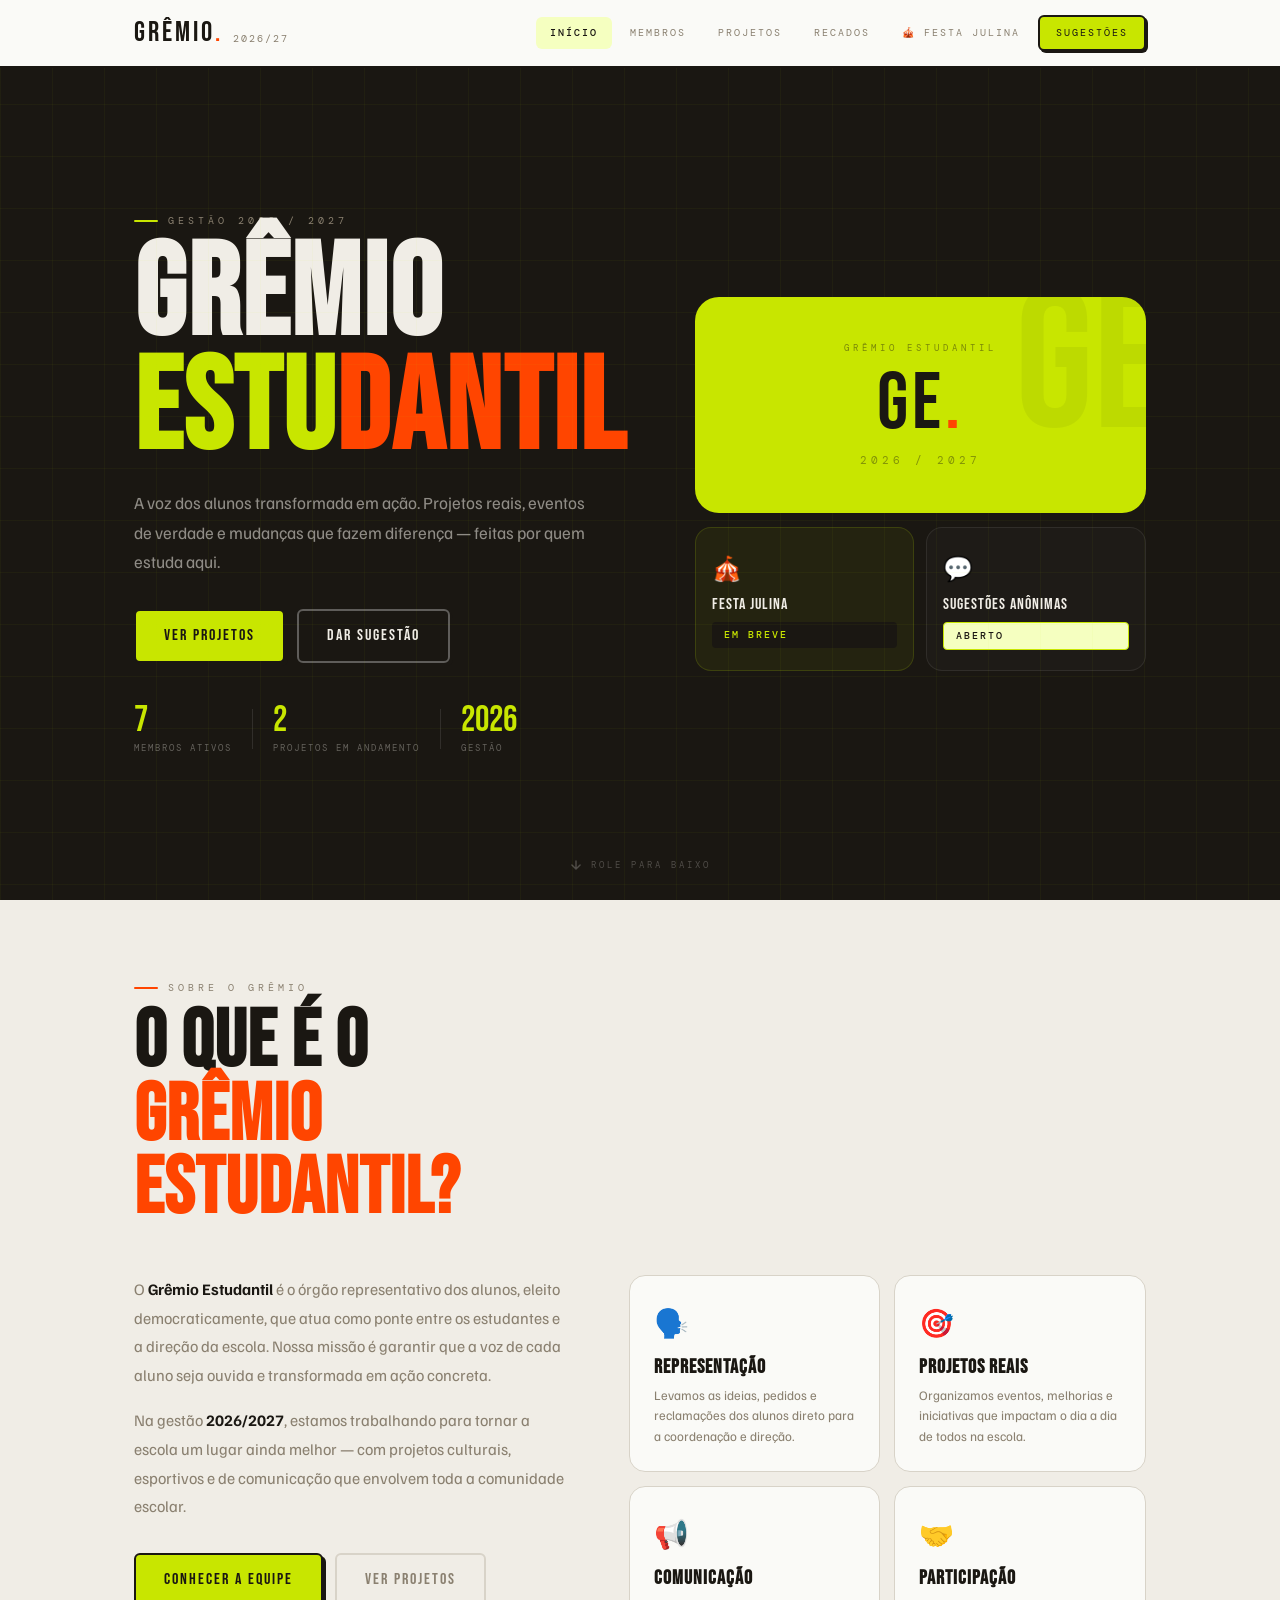
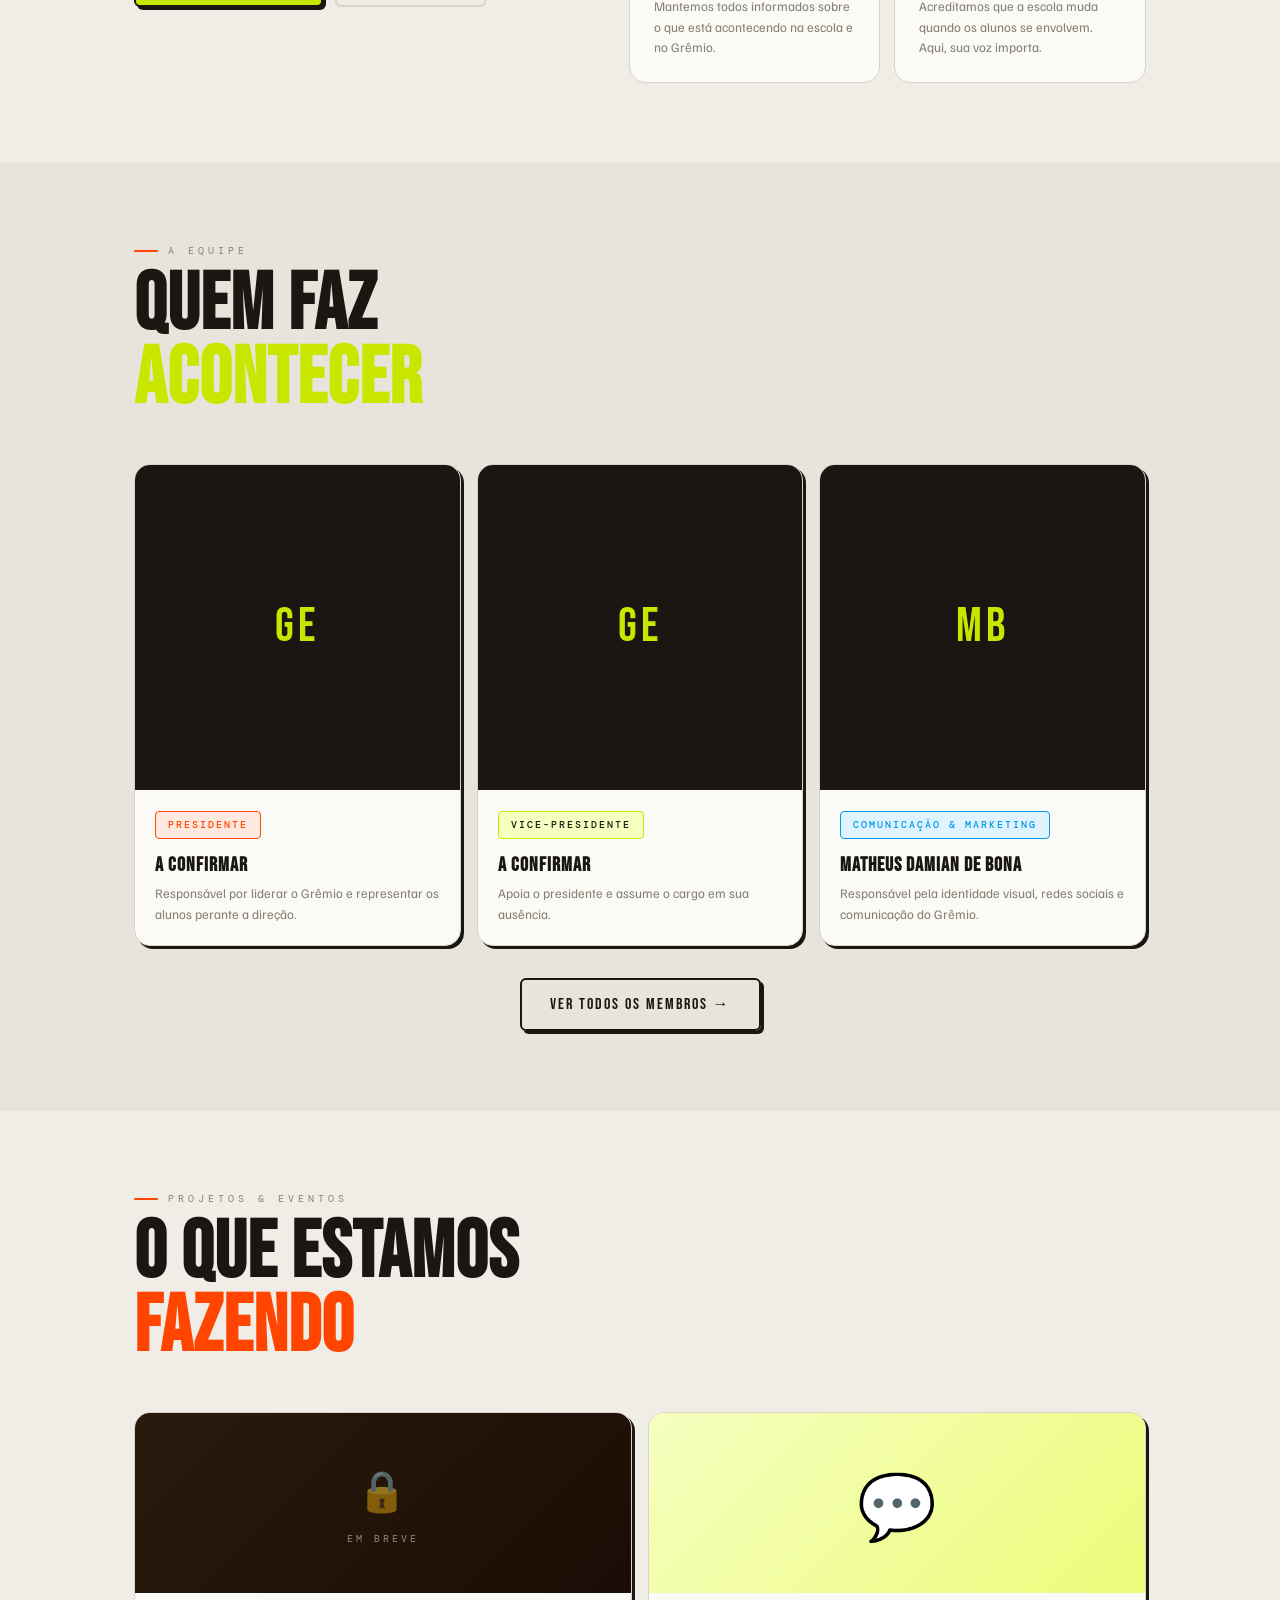
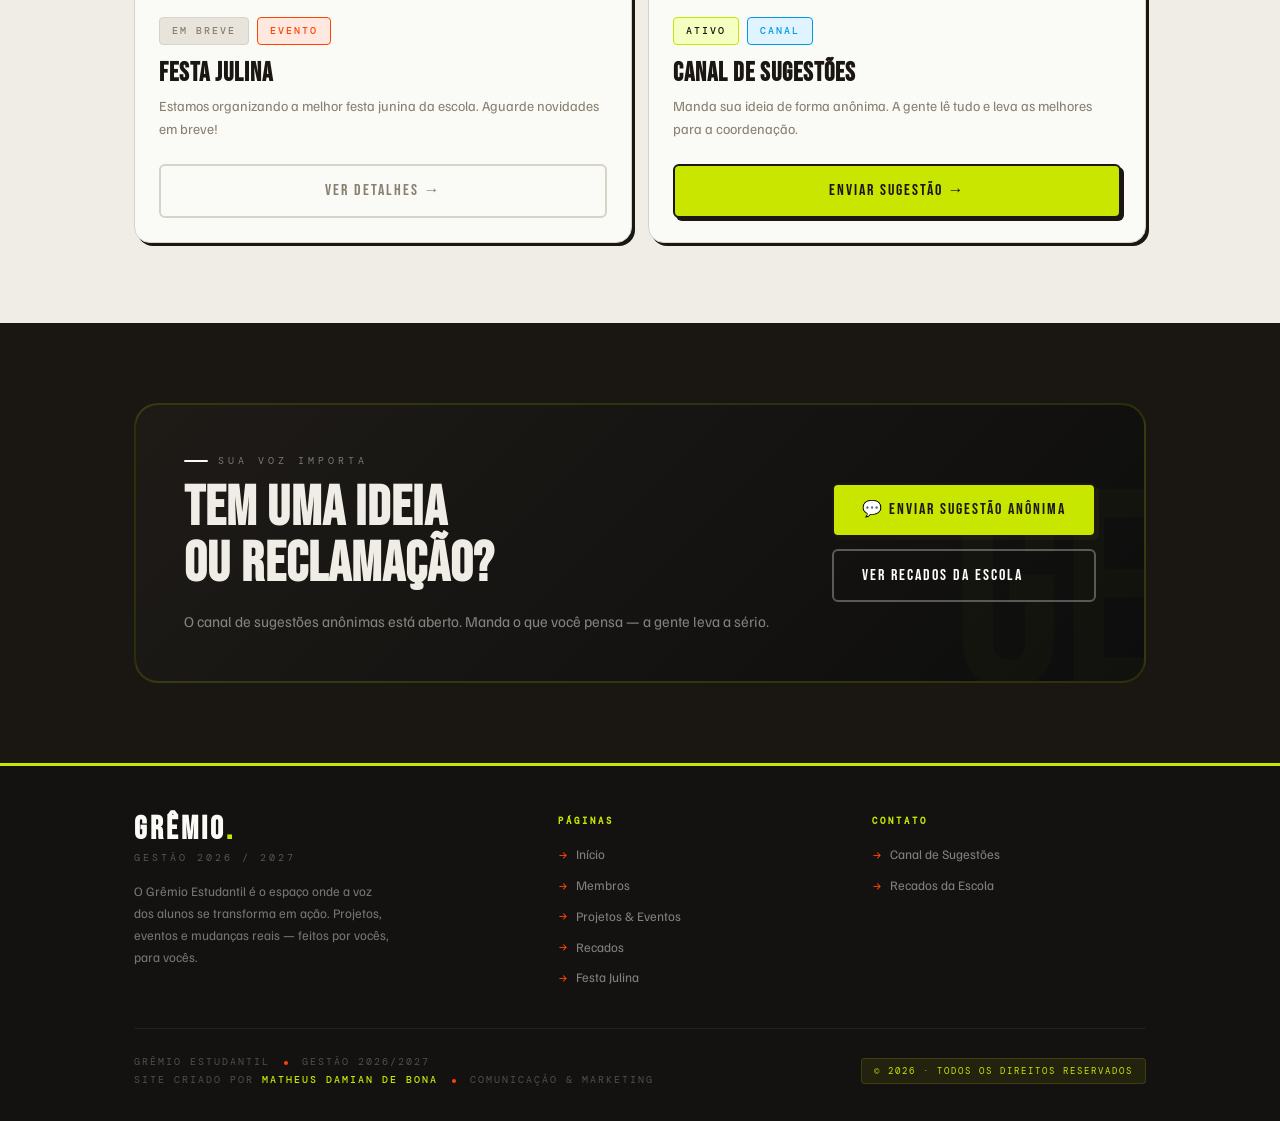
==== index.html @ 8e5d4908 "Add files via upload" ====
<!DOCTYPE html>
<html lang="pt-BR">
<head>
  <meta charset="UTF-8" />
  <meta name="viewport" content="width=device-width, initial-scale=1.0" />
  <meta name="description" content="Grêmio Estudantil — Gestão 2026/2027. A voz dos alunos em ação." />
  <title>Grêmio Estudantil · 2026/2027</title>
  <link rel="stylesheet" href="css/style.css" />
  <link rel="stylesheet" href="css/index.css" />
</head>
<body>

<div id="page-progress"></div>
<div id="navbar"></div>

<!-- ══ HERO ══ -->
<section class="hero" id="home">
  <div class="hero-bg-grid"></div>
  <div class="container">
    <div class="hero-inner">
      <div class="hero-left rv">
        <div class="eyebrow volt">Gestão 2026 / 2027</div>
        <h1 class="hero-title">
          GRÊMIO<br>
          <span class="volt">ESTU</span><span class="fire">DANTIL</span>
        </h1>
        <p class="hero-sub">
          A voz dos alunos transformada em ação. Projetos reais, eventos de verdade e mudanças que fazem diferença — feitas por quem estuda aqui.
        </p>
        <div class="hero-actions">
          <a href="pages/projetos.html" class="btn btn-volt">Ver Projetos</a>
          <a href="pages/sugestoes.html" class="btn btn-outline">Dar Sugestão</a>
        </div>
        <div class="hero-stats">
          <div class="stat-item">
            <span class="stat-num">7</span>
            <span class="stat-label">Membros ativos</span>
          </div>
          <div class="stat-divider"></div>
          <div class="stat-item">
            <span class="stat-num">2</span>
            <span class="stat-label">Projetos em andamento</span>
          </div>
          <div class="stat-divider"></div>
          <div class="stat-item">
            <span class="stat-num">2026</span>
            <span class="stat-label">Gestão</span>
          </div>
        </div>
      </div>
      <div class="hero-right rv d2">
        <div class="hero-card-main">
          <div class="hc-tag">Grêmio Estudantil</div>
          <div class="hc-logo">GE<span>.</span></div>
          <div class="hc-year">2026 / 2027</div>
        </div>
        <div class="hero-cards-row">
          <a href="pages/projetos.html" class="hero-card-mini volt-card">
            <span class="hcm-icon">🎪</span>
            <span class="hcm-label">Festa Julina</span>
            <span class="badge badge-dark">Em breve</span>
          </a>
          <a href="pages/sugestoes.html" class="hero-card-mini">
            <span class="hcm-icon">💬</span>
            <span class="hcm-label">Sugestões Anônimas</span>
            <span class="badge badge-volt">Aberto</span>
          </a>
        </div>
      </div>
    </div>
  </div>
  <div class="hero-scroll-hint">
    <svg width="14" height="14" viewBox="0 0 24 24" fill="none"><path d="M12 5v14M5 12l7 7 7-7" stroke="currentColor" stroke-width="2.5" stroke-linecap="round"/></svg>
    Role para baixo
  </div>
</section>

<!-- ══ O QUE É O GRÊMIO ══ -->
<section class="section" id="sobre">
  <div class="container">
    <div class="rv">
      <div class="eyebrow">Sobre o Grêmio</div>
      <h2 class="section-title">O QUE É O<br><span class="text-fire">GRÊMIO<br>ESTUDANTIL?</span></h2>
    </div>
    <div class="sobre-grid">
      <div class="sobre-text rv d1">
        <p>O <strong>Grêmio Estudantil</strong> é o órgão representativo dos alunos, eleito democraticamente, que atua como ponte entre os estudantes e a direção da escola. Nossa missão é garantir que a voz de cada aluno seja ouvida e transformada em ação concreta.</p>
        <p class="mt-16">Na gestão <strong>2026/2027</strong>, estamos trabalhando para tornar a escola um lugar ainda melhor — com projetos culturais, esportivos e de comunicação que envolvem toda a comunidade escolar.</p>
        <div class="sobre-actions mt-32">
          <a href="pages/membros.html" class="btn btn-volt">Conhecer a Equipe</a>
          <a href="pages/projetos.html" class="btn btn-ghost">Ver Projetos</a>
        </div>
      </div>
      <div class="sobre-cards rv d2">
        <div class="sobre-card">
          <div class="sc-icon">🗣️</div>
          <h3>Representação</h3>
          <p>Levamos as ideias, pedidos e reclamações dos alunos direto para a coordenação e direção.</p>
        </div>
        <div class="sobre-card">
          <div class="sc-icon">🎯</div>
          <h3>Projetos Reais</h3>
          <p>Organizamos eventos, melhorias e iniciativas que impactam o dia a dia de todos na escola.</p>
        </div>
        <div class="sobre-card">
          <div class="sc-icon">📢</div>
          <h3>Comunicação</h3>
          <p>Mantemos todos informados sobre o que está acontecendo na escola e no Grêmio.</p>
        </div>
        <div class="sobre-card">
          <div class="sc-icon">🤝</div>
          <h3>Participação</h3>
          <p>Acreditamos que a escola muda quando os alunos se envolvem. Aqui, sua voz importa.</p>
        </div>
      </div>
    </div>
  </div>
</section>

<!-- ══ MEMBROS (PREVIEW) ══ -->
<section class="section membros-preview-section">
  <div class="container">
    <div class="rv">
      <div class="eyebrow">A Equipe</div>
      <h2 class="section-title">QUEM FAZ<br><span class="text-volt">ACONTECER</span></h2>
    </div>
    <div class="membros-preview-grid rv d1">
      <!-- Presidente -->
      <div class="membro-card card">
        <div class="membro-foto-wrap">
          <img src="images/members/presidente.jpg" alt="Presidente" class="membro-foto" onerror="this.style.display='none';this.nextElementSibling.style.display='flex'">
          <div class="membro-foto-placeholder" style="display:none">GE</div>
        </div>
        <div class="membro-info">
          <div class="badge badge-fire mb-8">Presidente</div>
          <h3>A confirmar</h3>
          <p class="text-muted mt-8">Responsável por liderar o Grêmio e representar os alunos perante a direção.</p>
        </div>
      </div>
      <!-- Vice -->
      <div class="membro-card card">
        <div class="membro-foto-wrap">
          <img src="images/members/vice-presidente.jpg" alt="Vice-Presidente" class="membro-foto" onerror="this.style.display='none';this.nextElementSibling.style.display='flex'">
          <div class="membro-foto-placeholder" style="display:none">GE</div>
        </div>
        <div class="membro-info">
          <div class="badge badge-volt mb-8">Vice-Presidente</div>
          <h3>A confirmar</h3>
          <p class="text-muted mt-8">Apoia o presidente e assume o cargo em sua ausência.</p>
        </div>
      </div>
      <!-- Comunicação -->
      <div class="membro-card card">
        <div class="membro-foto-wrap">
          <img src="images/members/comunicacao.jpg" alt="Comunicação e Marketing" class="membro-foto" onerror="this.style.display='none';this.nextElementSibling.style.display='flex'">
          <div class="membro-foto-placeholder" style="display:none">MB</div>
        </div>
        <div class="membro-info">
          <div class="badge badge-sky mb-8">Comunicação & Marketing</div>
          <h3>Matheus Damian De Bona</h3>
          <p class="text-muted mt-8">Responsável pela identidade visual, redes sociais e comunicação do Grêmio.</p>
        </div>
      </div>
    </div>
    <div class="text-center mt-32 rv d3">
      <a href="pages/membros.html" class="btn btn-outline">Ver Todos os Membros →</a>
    </div>
  </div>
</section>

<!-- ══ PROJETOS (PREVIEW) ══ -->
<section class="section projetos-preview-section">
  <div class="container">
    <div class="rv">
      <div class="eyebrow fire">Projetos & Eventos</div>
      <h2 class="section-title">O QUE ESTAMOS<br><span class="text-fire">FAZENDO</span></h2>
    </div>
    <div class="projetos-preview-grid rv d1">
      <div class="projeto-card card">
        <div class="projeto-cover festa-cover">
          <div class="projeto-locked">
            <span class="lock-icon">🔒</span>
            <span>Em Breve</span>
          </div>
        </div>
        <div class="projeto-body">
          <div class="flex items-center gap-8 mb-16">
            <span class="badge badge-muted">Em breve</span>
            <span class="badge badge-fire">Evento</span>
          </div>
          <h3>Festa Julina</h3>
          <p class="text-muted mt-8">Estamos organizando a melhor festa junina da escola. Aguarde novidades em breve!</p>
          <a href="pages/festa-julina.html" class="btn btn-ghost mt-24" style="width:100%;justify-content:center">Ver Detalhes →</a>
        </div>
      </div>
      <div class="projeto-card card">
        <div class="projeto-cover sugestoes-cover"></div>
        <div class="projeto-body">
          <div class="flex items-center gap-8 mb-16">
            <span class="badge badge-volt">Ativo</span>
            <span class="badge badge-sky">Canal</span>
          </div>
          <h3>Canal de Sugestões</h3>
          <p class="text-muted mt-8">Manda sua ideia de forma anônima. A gente lê tudo e leva as melhores para a coordenação.</p>
          <a href="pages/sugestoes.html" class="btn btn-volt mt-24" style="width:100%;justify-content:center">Enviar Sugestão →</a>
        </div>
      </div>
    </div>
  </div>
</section>

<!-- ══ CTA SUGESTÕES ══ -->
<section class="section cta-section">
  <div class="container">
    <div class="cta-box rv">
      <div class="cta-left">
        <div class="eyebrow white">Sua voz importa</div>
        <h2>TEM UMA IDEIA<br>OU RECLAMAÇÃO?</h2>
        <p>O canal de sugestões anônimas está aberto. Manda o que você pensa — a gente leva a sério.</p>
      </div>
      <div class="cta-right">
        <a href="pages/sugestoes.html" class="btn btn-volt">💬 Enviar Sugestão Anônima</a>
        <a href="pages/recados.html" class="btn btn-ghost" style="color:#fff;border-color:rgba(255,255,255,.3)">Ver Recados da Escola</a>
      </div>
    </div>
  </div>
</section>

<div id="footer"></div>

<script src="js/components.js"></script>
<script src="js/main.js"></script>
<script>
  renderNavbarRoot();
  renderFooter(true);
</script>
</body>
</html>
---- css/style.css ----
/* ═══════════════════════════════════════
   GRÊMIO ESTUDANTIL — Global Styles
   Brand Guide v2 · 2026/2027
═══════════════════════════════════════ */

@import url('https://fonts.googleapis.com/css2?family=Bebas+Neue&family=DM+Mono:wght@400;500&family=Familjen+Grotesk:ital,wght@0,300;0,400;0,600;0,700;1,400&display=swap');

/* ── TOKENS ── */
:root {
  --bg:         #f0ede6;
  --white:      #fafaf7;
  --surface:    #e8e4db;
  --border:     #d8d3c8;
  --ink:        #1a1712;
  --muted:      #8a8070;

  --volt:       #c8e600;
  --volt-light: #edfb7a;
  --volt-dim:   #f5ffc0;
  --fire:       #ff4500;
  --fire-light: #ffe8e0;
  --sky:        #0099e6;
  --sky-light:  #e0f4ff;

  --dark-bg:    #141210;
  --dark-surf:  #1e1b17;
  --dark-volt:  #d4f000;
  --dark-fire:  #ff3d00;
  --dark-text:  #f0ede6;

  --shadow-sm:  3px 3px 0 var(--ink);
  --shadow-md:  5px 5px 0 var(--ink);
  --radius:     16px;
  --radius-lg:  24px;

  --nav-h: 68px;
}

/* ── RESET ── */
*, *::before, *::after { box-sizing: border-box; margin: 0; padding: 0; }
html { scroll-behavior: smooth; }
body {
  background: var(--bg);
  color: var(--ink);
  font-family: 'Familjen Grotesk', sans-serif;
  font-size: 16px;
  line-height: 1.6;
  overflow-x: hidden;
}
img { display: block; max-width: 100%; }
a { color: inherit; text-decoration: none; }
button { cursor: pointer; border: none; background: none; font-family: inherit; }
ul { list-style: none; }

/* ── TYPOGRAPHY ── */
.font-display { font-family: 'Bebas Neue', sans-serif; }
.font-mono    { font-family: 'DM Mono', monospace; }

h1, h2, h3 { font-family: 'Bebas Neue', sans-serif; line-height: 1; letter-spacing: 1px; }

/* ── LAYOUT ── */
.container {
  max-width: 1060px;
  width: 100%;
  margin: 0 auto;
  padding: 0 24px;
}
.section {
  padding: 80px 0;
}
.section-sm { padding: 48px 0; }

/* ── EYEBROW ── */
.eyebrow {
  font-family: 'DM Mono', monospace;
  font-size: 10px;
  letter-spacing: 4px;
  text-transform: uppercase;
  color: var(--muted);
  margin-bottom: 10px;
  display: flex;
  align-items: center;
  gap: 10px;
}
.eyebrow::before {
  content: '';
  display: block;
  width: 24px;
  height: 2px;
  background: var(--fire);
  border-radius: 2px;
  flex-shrink: 0;
}
.eyebrow.volt::before  { background: var(--volt); }
.eyebrow.sky::before   { background: var(--sky); }
.eyebrow.white::before { background: var(--white); }
.eyebrow.white         { color: rgba(240,237,230,.45); }

/* ── BADGE ── */
.badge {
  display: inline-flex;
  align-items: center;
  gap: 6px;
  font-family: 'DM Mono', monospace;
  font-size: 10px;
  letter-spacing: 2px;
  text-transform: uppercase;
  padding: 5px 12px;
  border-radius: 4px;
  font-weight: 500;
}
.badge-volt  { background: var(--volt-dim);   color: var(--ink);  border: 1px solid var(--volt); }
.badge-fire  { background: var(--fire-light); color: var(--fire); border: 1px solid var(--fire); }
.badge-sky   { background: var(--sky-light);  color: var(--sky);  border: 1px solid var(--sky);  }
.badge-dark  { background: var(--ink);        color: var(--volt); }
.badge-muted { background: var(--surface);    color: var(--muted);border: 1px solid var(--border);}

/* ── BUTTONS ── */
.btn {
  display: inline-flex;
  align-items: center;
  gap: 8px;
  font-family: 'Bebas Neue', sans-serif;
  font-size: 16px;
  letter-spacing: 2px;
  padding: 12px 28px;
  border-radius: 6px;
  transition: transform .15s, box-shadow .15s;
  border: 2px solid var(--ink);
}
.btn-volt {
  background: var(--volt);
  color: var(--ink);
  box-shadow: var(--shadow-sm);
}
.btn-volt:hover { transform: translate(-2px,-2px); box-shadow: 5px 5px 0 var(--ink); }

.btn-fire {
  background: var(--fire);
  color: #fff;
  box-shadow: var(--shadow-sm);
}
.btn-fire:hover { transform: translate(-2px,-2px); box-shadow: 5px 5px 0 var(--ink); }

.btn-outline {
  background: transparent;
  color: var(--ink);
  box-shadow: var(--shadow-sm);
}
.btn-outline:hover { transform: translate(-2px,-2px); box-shadow: 5px 5px 0 var(--ink); }

.btn-ghost {
  background: transparent;
  color: var(--muted);
  border-color: var(--border);
  box-shadow: none;
}
.btn-ghost:hover { border-color: var(--ink); color: var(--ink); }

/* ── CARDS ── */
.card {
  background: var(--white);
  border-radius: var(--radius);
  border: 1px solid var(--border);
  box-shadow: var(--shadow-sm);
  overflow: hidden;
  transition: transform .25s cubic-bezier(.22,1,.36,1), box-shadow .25s;
}
.card:hover { transform: translateY(-5px); box-shadow: 5px 8px 0 var(--ink); }

/* ── NAV ── */
.navbar {
  position: fixed;
  top: 0; left: 0; right: 0;
  height: var(--nav-h);
  background: var(--white);
  border-bottom: 2px solid var(--ink);
  z-index: 900;
  display: flex;
  align-items: center;
}
.navbar .container {
  display: flex;
  align-items: center;
  justify-content: space-between;
}
.nav-logo {
  font-family: 'Bebas Neue', sans-serif;
  font-size: 28px;
  letter-spacing: 3px;
  line-height: 1;
  color: var(--ink);
  display: flex;
  align-items: center;
  gap: 10px;
}
.nav-logo .logo-ge { color: var(--ink); }
.nav-logo .logo-dot { color: var(--fire); }
.nav-logo .logo-year {
  font-family: 'DM Mono', monospace;
  font-size: 10px;
  letter-spacing: 2px;
  color: var(--muted);
  font-weight: 400;
  align-self: flex-end;
  margin-bottom: 3px;
}

.nav-links {
  display: flex;
  align-items: center;
  gap: 4px;
}
.nav-link {
  font-family: 'DM Mono', monospace;
  font-size: 10px;
  letter-spacing: 2px;
  text-transform: uppercase;
  color: var(--muted);
  padding: 8px 14px;
  border-radius: 6px;
  transition: color .2s, background .2s;
  white-space: nowrap;
}
.nav-link:hover, .nav-link.active {
  color: var(--ink);
  background: var(--volt-dim);
}
.nav-link.active { color: var(--ink); font-weight: 500; }

.nav-cta {
  font-family: 'DM Mono', monospace;
  font-size: 10px;
  letter-spacing: 2px;
  text-transform: uppercase;
  background: var(--volt);
  color: var(--ink);
  padding: 8px 16px;
  border-radius: 6px;
  border: 2px solid var(--ink);
  box-shadow: 2px 2px 0 var(--ink);
  transition: transform .15s, box-shadow .15s;
  white-space: nowrap;
}
.nav-cta:hover { transform: translate(-1px,-1px); box-shadow: 3px 3px 0 var(--ink); }

/* burger */
.burger {
  display: none;
  flex-direction: column;
  gap: 5px;
  width: 32px;
  padding: 4px;
}
.burger span {
  display: block;
  height: 2px;
  background: var(--ink);
  border-radius: 2px;
  transition: all .3s;
}
.burger.open span:nth-child(1) { transform: rotate(45deg) translate(5px, 5px); }
.burger.open span:nth-child(2) { opacity: 0; }
.burger.open span:nth-child(3) { transform: rotate(-45deg) translate(5px, -5px); }

/* mobile nav */
.mobile-nav {
  display: none;
  position: fixed;
  top: var(--nav-h);
  left: 0; right: 0;
  background: var(--white);
  border-bottom: 2px solid var(--ink);
  z-index: 899;
  flex-direction: column;
  padding: 16px 24px 24px;
  gap: 4px;
  transform: translateY(-10px);
  opacity: 0;
  transition: transform .3s, opacity .3s;
}
.mobile-nav.open {
  display: flex;
  transform: translateY(0);
  opacity: 1;
}
.mobile-nav .nav-link {
  padding: 12px 16px;
  font-size: 11px;
}
.mobile-nav .nav-cta {
  margin-top: 8px;
  text-align: center;
  padding: 12px;
}

/* ── PAGE HEADER ── */
.page-header {
  background: var(--ink);
  color: var(--dark-text);
  padding: 120px 0 60px;
  position: relative;
  overflow: hidden;
}
.page-header::before {
  content: '';
  position: absolute; inset: 0;
  background-image:
    linear-gradient(rgba(200,230,0,.04) 1px, transparent 1px),
    linear-gradient(90deg, rgba(200,230,0,.04) 1px, transparent 1px);
  background-size: 48px 48px;
}
.page-header .container { position: relative; }
.page-header h1 {
  font-size: clamp(52px, 10vw, 100px);
  line-height: .92;
  margin-bottom: 16px;
}
.page-header h1 .volt { color: var(--volt); }
.page-header h1 .fire { color: var(--fire); }
.page-header p {
  font-size: 17px;
  color: rgba(240,237,230,.55);
  max-width: 520px;
  line-height: 1.7;
}

/* ── PROGRESS BAR ── */
#page-progress {
  position: fixed;
  top: 0; left: 0;
  height: 3px;
  background: linear-gradient(90deg, var(--volt), var(--fire));
  z-index: 1000;
  transition: width .2s;
  width: 0;
}

/* ── REVEAL ── */
.rv {
  opacity: 0;
  transform: translateY(28px);
  transition: opacity .65s cubic-bezier(.22,1,.36,1),
              transform .65s cubic-bezier(.22,1,.36,1);
}
.rv.in { opacity: 1; transform: none; }
.d1 { transition-delay: .07s; }
.d2 { transition-delay: .14s; }
.d3 { transition-delay: .21s; }
.d4 { transition-delay: .28s; }
.d5 { transition-delay: .35s; }
.d6 { transition-delay: .42s; }

/* ── FOOTER ── */
.footer {
  background: var(--dark-bg);
  color: var(--dark-text);
  padding: 48px 0 32px;
  border-top: 3px solid var(--volt);
}
.footer-grid {
  display: grid;
  grid-template-columns: 1.4fr 1fr 1fr;
  gap: 40px;
  margin-bottom: 40px;
}
.footer-brand h3 {
  font-family: 'Bebas Neue', sans-serif;
  font-size: 32px;
  letter-spacing: 3px;
  color: var(--white);
  margin-bottom: 4px;
}
.footer-brand h3 span { color: var(--volt); }
.footer-brand .f-year {
  font-family: 'DM Mono', monospace;
  font-size: 10px;
  letter-spacing: 3px;
  color: rgba(240,237,230,.3);
  text-transform: uppercase;
  margin-bottom: 14px;
}
.footer-brand p {
  font-size: 13px;
  color: rgba(240,237,230,.45);
  line-height: 1.7;
  max-width: 260px;
}
.footer-col h4 {
  font-family: 'DM Mono', monospace;
  font-size: 9px;
  letter-spacing: 3px;
  text-transform: uppercase;
  color: var(--volt);
  margin-bottom: 16px;
}
.footer-col ul { display: flex; flex-direction: column; gap: 10px; }
.footer-col ul li a {
  font-size: 13px;
  color: rgba(240,237,230,.5);
  transition: color .2s;
  display: flex; align-items: center; gap: 8px;
}
.footer-col ul li a::before {
  content: '→';
  font-size: 11px;
  color: var(--fire);
  transition: transform .2s;
}
.footer-col ul li a:hover { color: var(--dark-text); }
.footer-col ul li a:hover::before { transform: translateX(3px); }

.footer-divider {
  height: 1px;
  background: rgba(255,255,255,.06);
  margin-bottom: 24px;
}
.footer-bottom {
  display: flex;
  align-items: center;
  justify-content: space-between;
  flex-wrap: wrap;
  gap: 12px;
}
.footer-credits {
  font-family: 'DM Mono', monospace;
  font-size: 10px;
  letter-spacing: 2px;
  color: rgba(240,237,230,.28);
  text-transform: uppercase;
  line-height: 1.8;
}
.footer-credits strong {
  color: var(--volt);
  font-weight: 500;
}
.footer-dot {
  width: 4px; height: 4px;
  border-radius: 50%;
  background: var(--fire);
  display: inline-block;
  vertical-align: middle;
  margin: 0 6px;
}
.footer-badge {
  font-family: 'DM Mono', monospace;
  font-size: 9px;
  letter-spacing: 2px;
  text-transform: uppercase;
  background: rgba(200,230,0,.08);
  color: var(--volt);
  border: 1px solid rgba(200,230,0,.15);
  padding: 5px 12px;
  border-radius: 4px;
}

/* ── UTILITIES ── */
.text-center { text-align: center; }
.text-volt  { color: var(--volt); }
.text-fire  { color: var(--fire); }
.text-sky   { color: var(--sky); }
.text-muted { color: var(--muted); }
.mt-8  { margin-top: 8px; }
.mt-16 { margin-top: 16px; }
.mt-24 { margin-top: 24px; }
.mt-32 { margin-top: 32px; }
.mt-48 { margin-top: 48px; }
.mb-8  { margin-bottom: 8px; }
.mb-16 { margin-bottom: 16px; }
.mb-24 { margin-bottom: 24px; }
.mb-32 { margin-bottom: 32px; }
.gap-8  { gap: 8px; }
.gap-16 { gap: 16px; }
.flex   { display: flex; }
.flex-wrap { flex-wrap: wrap; }
.items-center { align-items: center; }
.grid-2 { display: grid; grid-template-columns: 1fr 1fr; gap: 16px; }
.grid-3 { display: grid; grid-template-columns: repeat(3,1fr); gap: 16px; }
.grid-4 { display: grid; grid-template-columns: repeat(4,1fr); gap: 16px; }

/* ── RESPONSIVE ── */
@media (max-width: 900px) {
  .grid-4 { grid-template-columns: 1fr 1fr; }
  .grid-3 { grid-template-columns: 1fr 1fr; }
  .footer-grid { grid-template-columns: 1fr 1fr; }
  .footer-brand { grid-column: span 2; }
}

@media (max-width: 640px) {
  :root { --nav-h: 60px; }
  .container { padding: 0 16px; }
  .section { padding: 56px 0; }
  .nav-links, .nav-cta { display: none; }
  .burger { display: flex; }
  .grid-2, .grid-3, .grid-4 { grid-template-columns: 1fr; }
  .footer-grid { grid-template-columns: 1fr; }
  .footer-brand { grid-column: span 1; }
  .footer-bottom { flex-direction: column; align-items: flex-start; }
  .page-header { padding: 100px 0 48px; }
  .page-header h1 { font-size: clamp(44px, 12vw, 72px); }
}
---- css/index.css ----
/* ── INDEX PAGE ── */

/* HERO */
.hero {
  min-height: 100vh;
  display: flex;
  align-items: center;
  background: var(--ink);
  color: var(--dark-text);
  position: relative;
  overflow: hidden;
  padding: calc(var(--nav-h) + 60px) 0 60px;
}
.hero-bg-grid {
  position: absolute; inset: 0;
  background-image:
    linear-gradient(rgba(200,230,0,.04) 1px, transparent 1px),
    linear-gradient(90deg, rgba(200,230,0,.04) 1px, transparent 1px);
  background-size: 52px 52px;
  pointer-events: none;
}
.hero-inner {
  display: grid;
  grid-template-columns: 1.1fr 1fr;
  gap: 64px;
  align-items: center;
}
.hero-title {
  font-size: clamp(64px, 12vw, 130px);
  line-height: .88;
  letter-spacing: 2px;
  margin-bottom: 20px;
  color: var(--dark-text);
}
.hero-title .volt  { color: var(--volt); }
.hero-title .fire  { color: var(--fire); }
.hero-sub {
  font-size: 17px;
  color: rgba(240,237,230,.55);
  max-width: 460px;
  line-height: 1.75;
  margin-bottom: 32px;
}
.hero-actions { display: flex; gap: 12px; flex-wrap: wrap; }
.hero-actions .btn-outline { color: var(--dark-text); border-color: rgba(255,255,255,.3); }
.hero-actions .btn-outline:hover { border-color: var(--volt); color: var(--volt); box-shadow: 5px 5px 0 var(--volt); }

.hero-stats {
  display: flex;
  align-items: center;
  gap: 20px;
  margin-top: 40px;
  flex-wrap: wrap;
}
.stat-item { display: flex; flex-direction: column; gap: 2px; }
.stat-num {
  font-family: 'Bebas Neue', sans-serif;
  font-size: 36px;
  line-height: 1;
  color: var(--volt);
}
.stat-label {
  font-family: 'DM Mono', monospace;
  font-size: 9px;
  letter-spacing: 2px;
  text-transform: uppercase;
  color: rgba(240,237,230,.35);
}
.stat-divider {
  width: 1px;
  height: 40px;
  background: rgba(255,255,255,.1);
}

/* HERO RIGHT CARDS */
.hero-card-main {
  background: var(--volt);
  border-radius: var(--radius-lg);
  padding: 44px 36px;
  display: flex;
  flex-direction: column;
  align-items: center;
  gap: 8px;
  box-shadow: var(--shadow-lg);
  position: relative;
  overflow: hidden;
  margin-bottom: 14px;
}
.hero-card-main::before {
  content: 'GE';
  position: absolute;
  font-family: 'Bebas Neue', sans-serif;
  font-size: 200px;
  color: rgba(0,0,0,.05);
  line-height: 1;
  right: -20px;
  top: -30px;
}
.hc-tag {
  font-family: 'DM Mono', monospace;
  font-size: 9px;
  letter-spacing: 4px;
  text-transform: uppercase;
  color: rgba(26,23,18,.45);
}
.hc-logo {
  font-family: 'Bebas Neue', sans-serif;
  font-size: 80px;
  line-height: 1;
  letter-spacing: 4px;
  color: var(--ink);
  position: relative;
}
.hc-logo span { color: var(--fire); }
.hc-year {
  font-family: 'DM Mono', monospace;
  font-size: 11px;
  letter-spacing: 4px;
  color: rgba(26,23,18,.4);
  text-transform: uppercase;
}

.hero-cards-row { display: grid; grid-template-columns: 1fr 1fr; gap: 12px; }
.hero-card-mini {
  background: var(--dark-surf);
  border: 1px solid rgba(255,255,255,.08);
  border-radius: var(--radius);
  padding: 20px 16px;
  display: flex;
  flex-direction: column;
  gap: 8px;
  transition: border-color .25s, transform .25s;
}
.hero-card-mini:hover { border-color: var(--volt); transform: translateY(-4px); }
.volt-card { background: rgba(200,230,0,.06); border-color: rgba(200,230,0,.15); }
.hcm-icon { font-size: 24px; }
.hcm-label {
  font-family: 'Bebas Neue', sans-serif;
  font-size: 16px;
  letter-spacing: 1px;
  color: var(--dark-text);
  line-height: 1.2;
}

.hero-scroll-hint {
  position: absolute;
  bottom: 28px;
  left: 50%;
  transform: translateX(-50%);
  font-family: 'DM Mono', monospace;
  font-size: 9px;
  letter-spacing: 3px;
  text-transform: uppercase;
  color: rgba(240,237,230,.25);
  display: flex;
  align-items: center;
  gap: 8px;
  animation: scrollBounce 2s ease-in-out infinite;
}
@keyframes scrollBounce {
  0%, 100% { transform: translateX(-50%) translateY(0); }
  50%       { transform: translateX(-50%) translateY(8px); }
}

/* SOBRE */
.section-title {
  font-size: clamp(40px, 7vw, 80px);
  line-height: .92;
  margin-bottom: 48px;
  letter-spacing: 1px;
}
.sobre-grid {
  display: grid;
  grid-template-columns: 1fr 1.2fr;
  gap: 64px;
  align-items: start;
}
.sobre-text p { font-size: 16px; line-height: 1.8; color: var(--muted); }
.sobre-text p strong { color: var(--ink); }
.sobre-actions { display: flex; gap: 12px; flex-wrap: wrap; }
.sobre-cards {
  display: grid;
  grid-template-columns: 1fr 1fr;
  gap: 14px;
}
.sobre-card {
  background: var(--white);
  border: 1px solid var(--border);
  border-radius: var(--radius);
  padding: 24px;
  transition: border-color .25s, transform .25s;
}
.sobre-card:hover { border-color: var(--volt); transform: translateY(-4px); }
.sc-icon { font-size: 28px; margin-bottom: 12px; }
.sobre-card h3 { font-size: 20px; letter-spacing: 1px; margin-bottom: 8px; }
.sobre-card p  { font-size: 13px; color: var(--muted); line-height: 1.6; }

/* MEMBROS PREVIEW */
.membros-preview-section { background: var(--surface); }
.membros-preview-grid {
  display: grid;
  grid-template-columns: repeat(3, 1fr);
  gap: 16px;
}
.membro-card { overflow: hidden; }
.membro-foto-wrap {
  aspect-ratio: 1;
  overflow: hidden;
  background: var(--surface);
  position: relative;
}
.membro-foto { width: 100%; height: 100%; object-fit: cover; }
.membro-foto-placeholder {
  width: 100%; height: 100%;
  display: flex;
  align-items: center;
  justify-content: center;
  font-family: 'Bebas Neue', sans-serif;
  font-size: 48px;
  letter-spacing: 4px;
  color: var(--volt);
  background: var(--ink);
}
.membro-info { padding: 20px; }
.membro-info h3 { font-size: 20px; letter-spacing: 1px; margin-top: 8px; }
.membro-info p  { font-size: 13px; }

/* PROJETOS PREVIEW */
.projetos-preview-grid {
  display: grid;
  grid-template-columns: 1fr 1fr;
  gap: 16px;
}
.projeto-card { overflow: hidden; }
.projeto-cover {
  height: 180px;
  display: flex;
  align-items: center;
  justify-content: center;
  position: relative;
  overflow: hidden;
}
.festa-cover {
  background: linear-gradient(135deg, #2a1a0d, #1a0d05);
}
.sugestoes-cover {
  background: linear-gradient(135deg, var(--volt-dim), var(--volt-light));
}
.sugestoes-cover::after {
  content: '💬';
  font-size: 64px;
  position: absolute;
}
.projeto-locked {
  display: flex;
  flex-direction: column;
  align-items: center;
  gap: 8px;
  color: rgba(255,255,255,.5);
  font-family: 'DM Mono', monospace;
  font-size: 10px;
  letter-spacing: 3px;
  text-transform: uppercase;
}
.lock-icon { font-size: 40px; }
.projeto-body { padding: 24px; }
.projeto-body h3 { font-size: 26px; letter-spacing: 1px; margin-top: 8px; }
.projeto-body p  { font-size: 14px; }

/* CTA */
.cta-section { background: var(--ink); }
.cta-box {
  background: linear-gradient(135deg, #1e1b17, #0d0d0d);
  border: 2px solid rgba(200,230,0,.15);
  border-radius: var(--radius-lg);
  padding: 48px;
  display: grid;
  grid-template-columns: 1fr auto;
  gap: 48px;
  align-items: center;
  position: relative;
  overflow: hidden;
}
.cta-box::before {
  content: 'GE';
  position: absolute;
  font-family: 'Bebas Neue', sans-serif;
  font-size: 280px;
  color: rgba(200,230,0,.02);
  line-height: 1;
  right: -20px;
  bottom: -60px;
}
.cta-left h2 {
  font-size: clamp(32px, 5vw, 56px);
  color: var(--dark-text);
  margin: 12px 0 16px;
}
.cta-left p { font-size: 15px; color: rgba(240,237,230,.5); }
.cta-right { display: flex; flex-direction: column; gap: 12px; min-width: 240px; }

/* ── RESPONSIVE ── */
@media (max-width: 900px) {
  .hero-inner   { grid-template-columns: 1fr; gap: 40px; }
  .hero-right   { order: -1; }
  .sobre-grid   { grid-template-columns: 1fr; gap: 40px; }
  .cta-box      { grid-template-columns: 1fr; }
  .cta-right    { flex-direction: row; flex-wrap: wrap; }
  .membros-preview-grid { grid-template-columns: 1fr 1fr; }
}
@media (max-width: 640px) {
  .hero { padding: calc(var(--nav-h) + 32px) 0 48px; }
  .hero-cards-row { grid-template-columns: 1fr; }
  .hero-stats { gap: 14px; }
  .stat-num { font-size: 28px; }
  .sobre-cards { grid-template-columns: 1fr; }
  .membros-preview-grid { grid-template-columns: 1fr; }
  .projetos-preview-grid { grid-template-columns: 1fr; }
  .cta-box { padding: 28px 20px; }
  .cta-right { width: 100%; }
  .cta-right .btn { width: 100%; justify-content: center; }
}
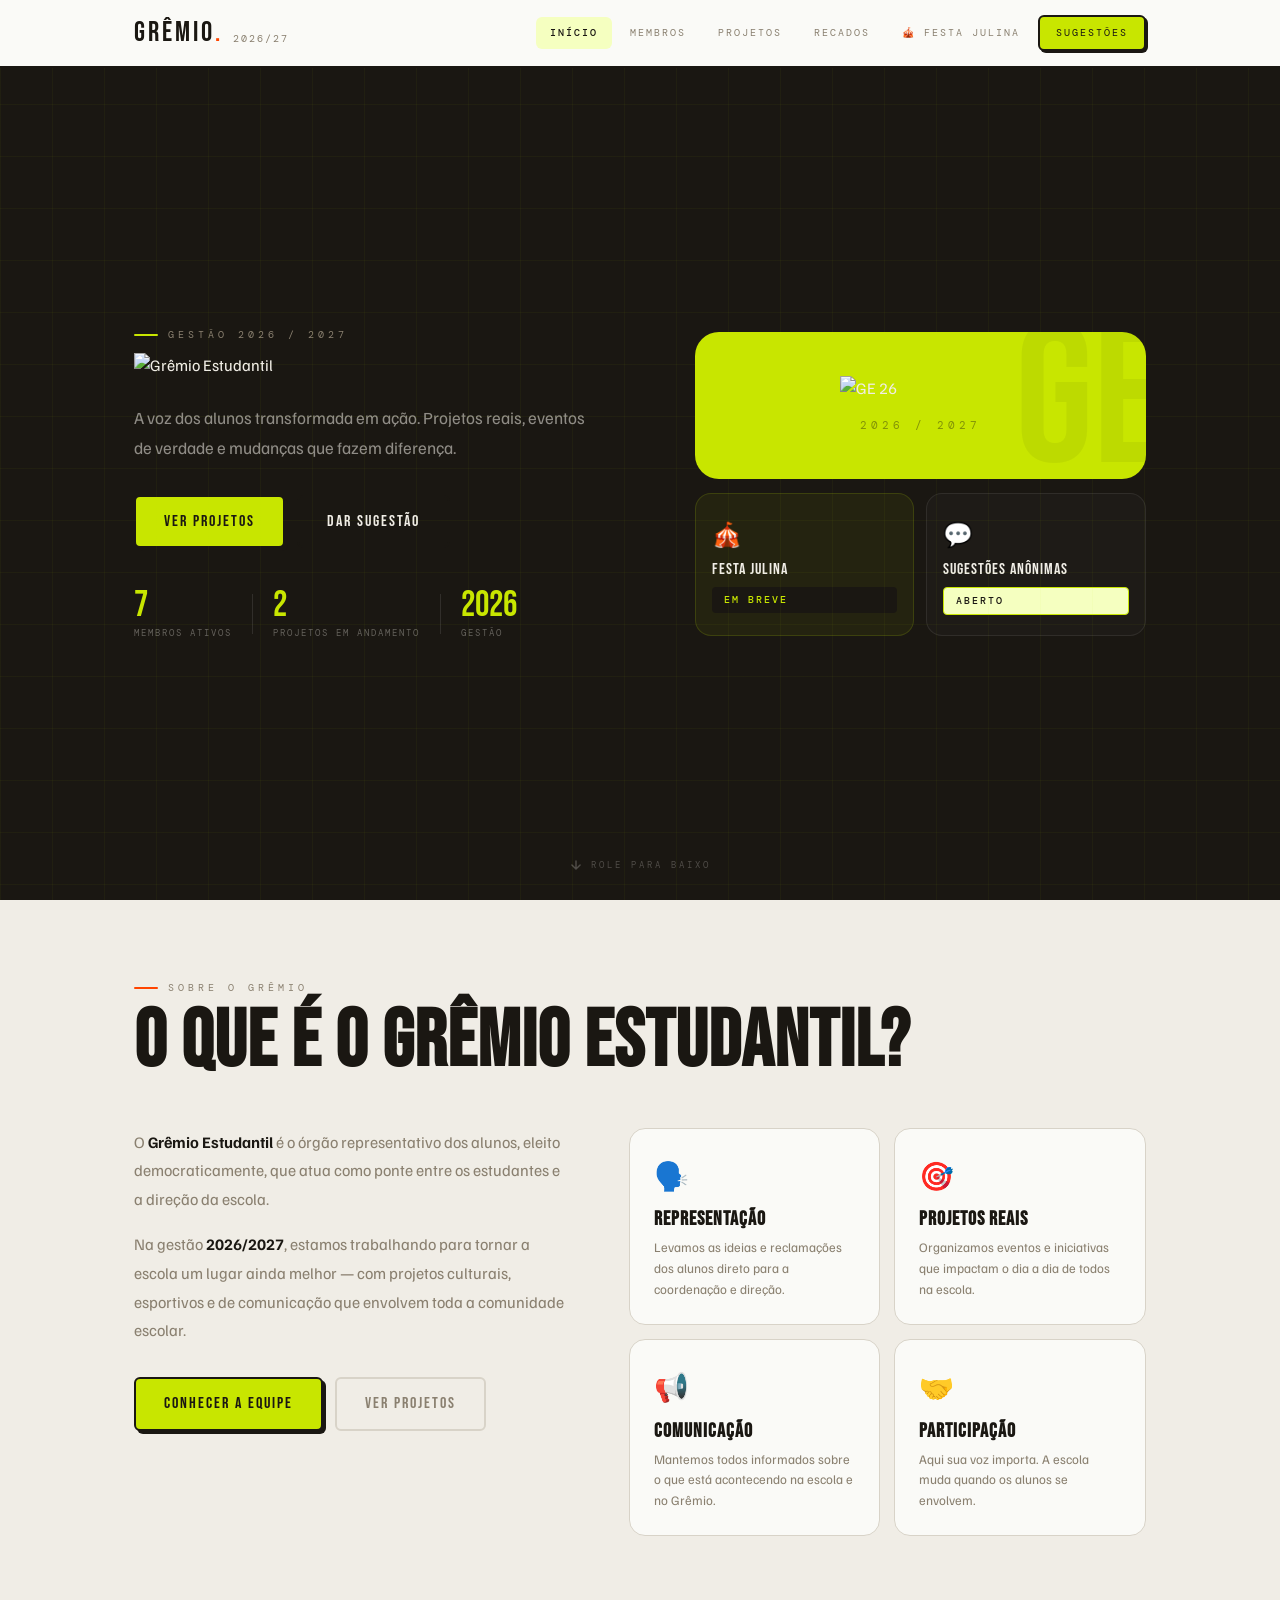
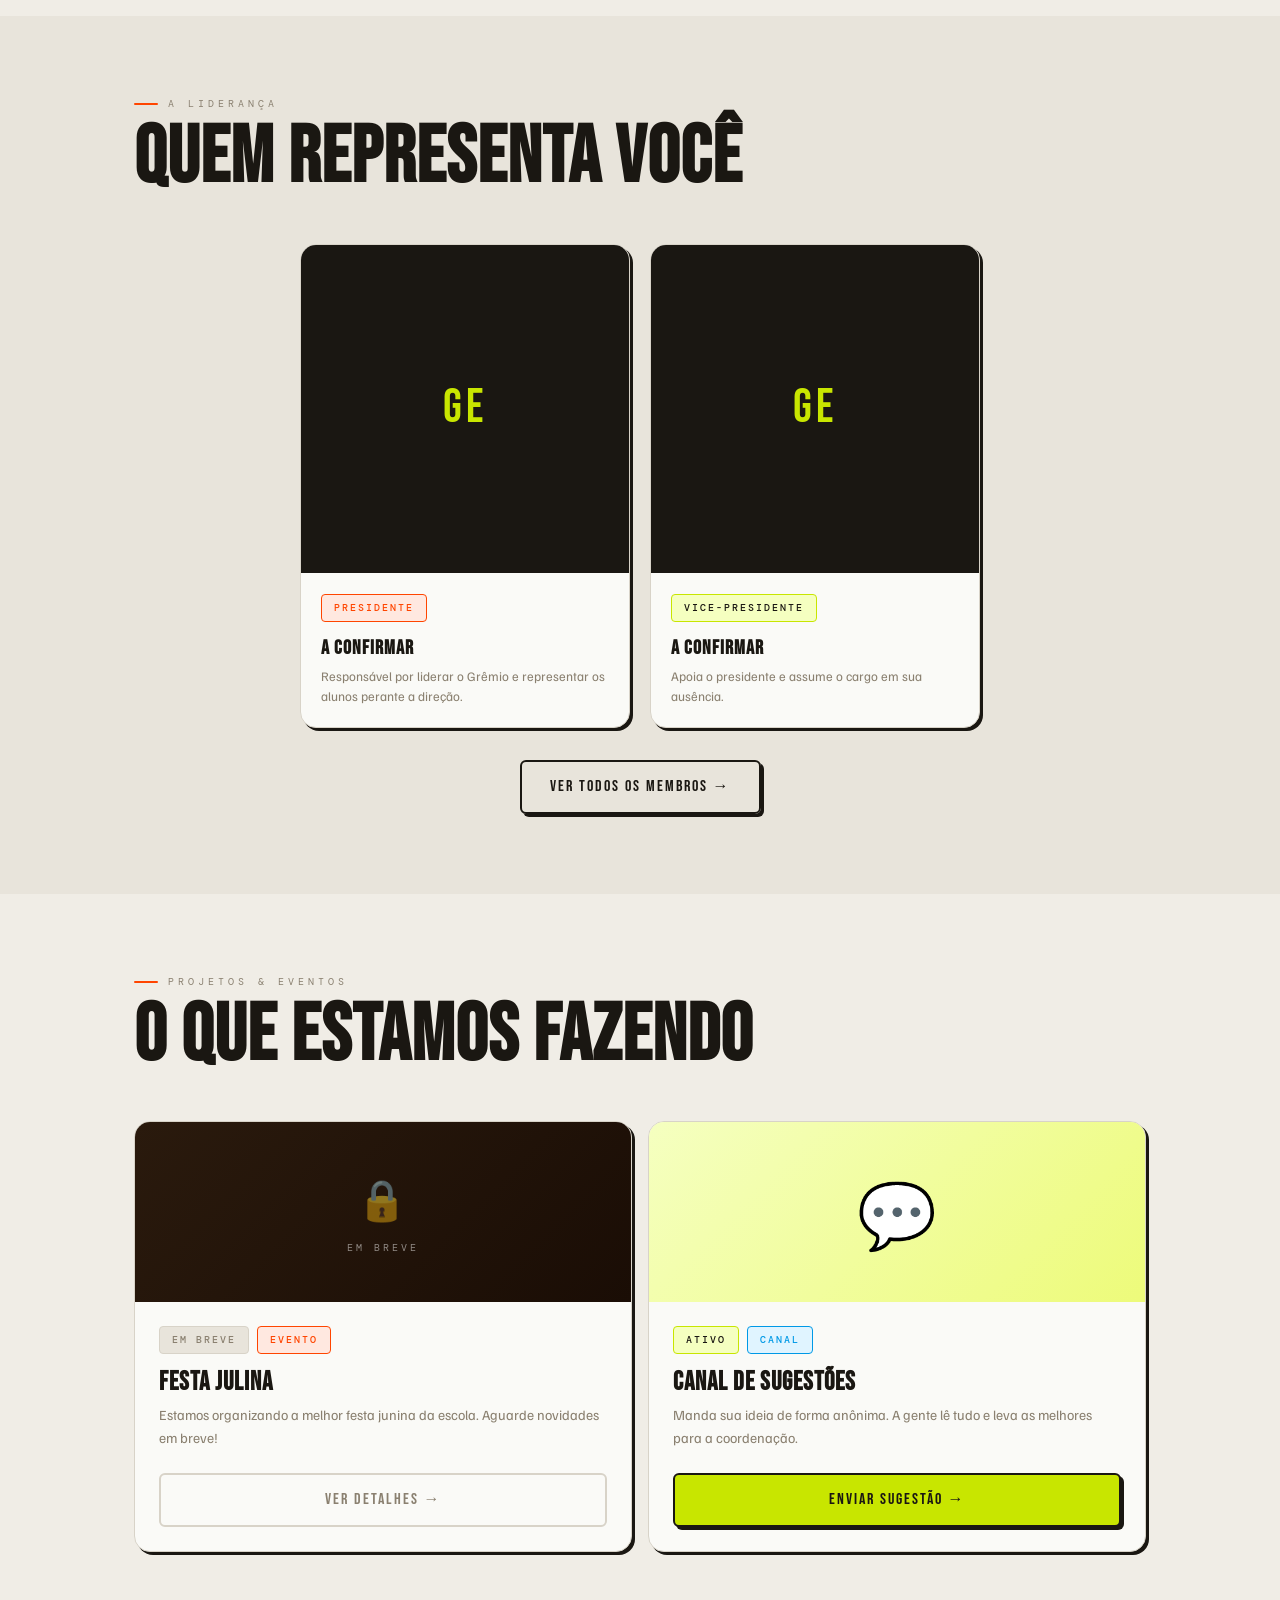
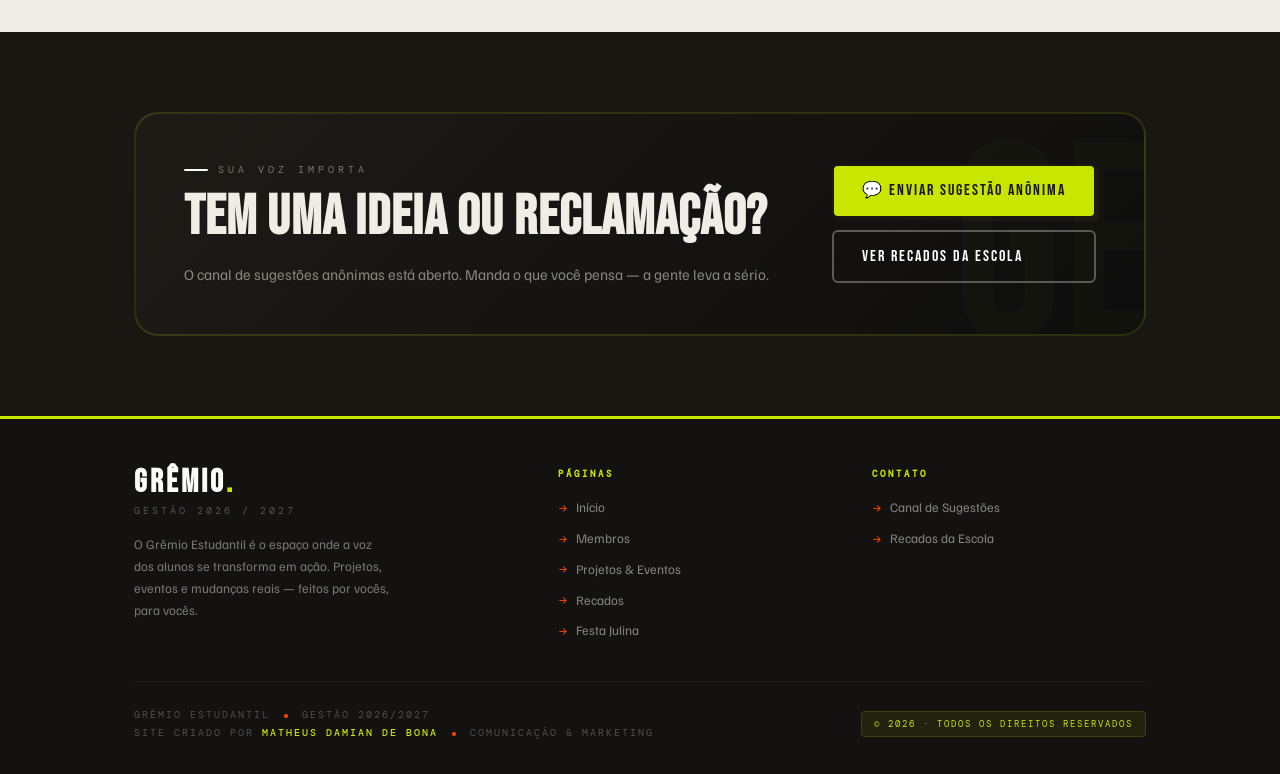
==== commit a50a6f7d: "Add files via upload" ====
--- a/index.html
+++ b/index.html
@@ -18,18 +18,19 @@
   <div class="hero-bg-grid"></div>
   <div class="container">
     <div class="hero-inner">
+
       <div class="hero-left rv">
         <div class="eyebrow volt">Gestão 2026 / 2027</div>
-        <h1 class="hero-title">
-          GRÊMIO<br>
-          <span class="volt">ESTU</span><span class="fire">DANTIL</span>
-        </h1>
+        <!-- Logo principal sem fundo, versão chalk para fundo escuro -->
+        <div class="hero-logo-img">
+          <img src="images/logo/LOGO_chalk.png" alt="Grêmio Estudantil" class="hero-logo-main">
+        </div>
         <p class="hero-sub">
-          A voz dos alunos transformada em ação. Projetos reais, eventos de verdade e mudanças que fazem diferença — feitas por quem estuda aqui.
+          A voz dos alunos transformada em ação. Projetos reais, eventos de verdade e mudanças que fazem diferença.
         </p>
         <div class="hero-actions">
           <a href="pages/projetos.html" class="btn btn-volt">Ver Projetos</a>
-          <a href="pages/sugestoes.html" class="btn btn-outline">Dar Sugestão</a>
+          <a href="pages/sugestoes.html" class="btn btn-outline-hero">Dar Sugestão</a>
         </div>
         <div class="hero-stats">
           <div class="stat-item">
@@ -48,10 +49,11 @@
           </div>
         </div>
       </div>
+
       <div class="hero-right rv d2">
         <div class="hero-card-main">
-          <div class="hc-tag">Grêmio Estudantil</div>
-          <div class="hc-logo">GE<span>.</span></div>
+          <!-- GE26 logo sem fundo, invertido para fundo volt -->
+          <img src="images/logo/GE26_midnight.png" alt="GE 26" class="hero-ge-logo">
           <div class="hc-year">2026 / 2027</div>
         </div>
         <div class="hero-cards-row">
@@ -67,6 +69,7 @@
           </a>
         </div>
       </div>
+
     </div>
   </div>
   <div class="hero-scroll-hint">
@@ -80,11 +83,11 @@
   <div class="container">
     <div class="rv">
       <div class="eyebrow">Sobre o Grêmio</div>
-      <h2 class="section-title">O QUE É O<br><span class="text-fire">GRÊMIO<br>ESTUDANTIL?</span></h2>
+      <h2 class="section-title">O QUE É O GRÊMIO ESTUDANTIL?</h2>
     </div>
     <div class="sobre-grid">
       <div class="sobre-text rv d1">
-        <p>O <strong>Grêmio Estudantil</strong> é o órgão representativo dos alunos, eleito democraticamente, que atua como ponte entre os estudantes e a direção da escola. Nossa missão é garantir que a voz de cada aluno seja ouvida e transformada em ação concreta.</p>
+        <p>O <strong>Grêmio Estudantil</strong> é o órgão representativo dos alunos, eleito democraticamente, que atua como ponte entre os estudantes e a direção da escola.</p>
         <p class="mt-16">Na gestão <strong>2026/2027</strong>, estamos trabalhando para tornar a escola um lugar ainda melhor — com projetos culturais, esportivos e de comunicação que envolvem toda a comunidade escolar.</p>
         <div class="sobre-actions mt-32">
           <a href="pages/membros.html" class="btn btn-volt">Conhecer a Equipe</a>
@@ -95,12 +98,12 @@
         <div class="sobre-card">
           <div class="sc-icon">🗣️</div>
           <h3>Representação</h3>
-          <p>Levamos as ideias, pedidos e reclamações dos alunos direto para a coordenação e direção.</p>
+          <p>Levamos as ideias e reclamações dos alunos direto para a coordenação e direção.</p>
         </div>
         <div class="sobre-card">
           <div class="sc-icon">🎯</div>
           <h3>Projetos Reais</h3>
-          <p>Organizamos eventos, melhorias e iniciativas que impactam o dia a dia de todos na escola.</p>
+          <p>Organizamos eventos e iniciativas que impactam o dia a dia de todos na escola.</p>
         </div>
         <div class="sobre-card">
           <div class="sc-icon">📢</div>
@@ -110,25 +113,28 @@
         <div class="sobre-card">
           <div class="sc-icon">🤝</div>
           <h3>Participação</h3>
-          <p>Acreditamos que a escola muda quando os alunos se envolvem. Aqui, sua voz importa.</p>
-        </div>
-      </div>
-    </div>
-  </div>
-</section>
-
-<!-- ══ MEMBROS (PREVIEW) ══ -->
+          <p>Aqui sua voz importa. A escola muda quando os alunos se envolvem.</p>
+        </div>
+      </div>
+    </div>
+  </div>
+</section>
+
+<!-- ══ MEMBROS PREVIEW (só presidente e vice) ══ -->
 <section class="section membros-preview-section">
   <div class="container">
     <div class="rv">
-      <div class="eyebrow">A Equipe</div>
-      <h2 class="section-title">QUEM FAZ<br><span class="text-volt">ACONTECER</span></h2>
+      <div class="eyebrow">A Liderança</div>
+      <h2 class="section-title">QUEM REPRESENTA VOCÊ</h2>
     </div>
     <div class="membros-preview-grid rv d1">
-      <!-- Presidente -->
+
+      <!-- PRESIDENTE -->
       <div class="membro-card card">
         <div class="membro-foto-wrap">
-          <img src="images/members/presidente.jpg" alt="Presidente" class="membro-foto" onerror="this.style.display='none';this.nextElementSibling.style.display='flex'">
+          <img src="images/members/presidente.jpg" alt="Presidente"
+               class="membro-foto"
+               onerror="this.style.display='none';this.nextElementSibling.style.display='flex'">
           <div class="membro-foto-placeholder" style="display:none">GE</div>
         </div>
         <div class="membro-info">
@@ -137,10 +143,13 @@
           <p class="text-muted mt-8">Responsável por liderar o Grêmio e representar os alunos perante a direção.</p>
         </div>
       </div>
-      <!-- Vice -->
+
+      <!-- VICE-PRESIDENTE -->
       <div class="membro-card card">
         <div class="membro-foto-wrap">
-          <img src="images/members/vice-presidente.jpg" alt="Vice-Presidente" class="membro-foto" onerror="this.style.display='none';this.nextElementSibling.style.display='flex'">
+          <img src="images/members/vice-presidente.jpg" alt="Vice-Presidente"
+               class="membro-foto"
+               onerror="this.style.display='none';this.nextElementSibling.style.display='flex'">
           <div class="membro-foto-placeholder" style="display:none">GE</div>
         </div>
         <div class="membro-info">
@@ -149,33 +158,23 @@
           <p class="text-muted mt-8">Apoia o presidente e assume o cargo em sua ausência.</p>
         </div>
       </div>
-      <!-- Comunicação -->
-      <div class="membro-card card">
-        <div class="membro-foto-wrap">
-          <img src="images/members/comunicacao.jpg" alt="Comunicação e Marketing" class="membro-foto" onerror="this.style.display='none';this.nextElementSibling.style.display='flex'">
-          <div class="membro-foto-placeholder" style="display:none">MB</div>
-        </div>
-        <div class="membro-info">
-          <div class="badge badge-sky mb-8">Comunicação & Marketing</div>
-          <h3>Matheus Damian De Bona</h3>
-          <p class="text-muted mt-8">Responsável pela identidade visual, redes sociais e comunicação do Grêmio.</p>
-        </div>
-      </div>
-    </div>
-    <div class="text-center mt-32 rv d3">
+
+    </div>
+    <div class="text-center mt-32 rv d2">
       <a href="pages/membros.html" class="btn btn-outline">Ver Todos os Membros →</a>
     </div>
   </div>
 </section>
 
-<!-- ══ PROJETOS (PREVIEW) ══ -->
+<!-- ══ PROJETOS PREVIEW ══ -->
 <section class="section projetos-preview-section">
   <div class="container">
     <div class="rv">
-      <div class="eyebrow fire">Projetos & Eventos</div>
-      <h2 class="section-title">O QUE ESTAMOS<br><span class="text-fire">FAZENDO</span></h2>
+      <div class="eyebrow">Projetos & Eventos</div>
+      <h2 class="section-title">O QUE ESTAMOS FAZENDO</h2>
     </div>
     <div class="projetos-preview-grid rv d1">
+
       <div class="projeto-card card">
         <div class="projeto-cover festa-cover">
           <div class="projeto-locked">
@@ -193,6 +192,7 @@
           <a href="pages/festa-julina.html" class="btn btn-ghost mt-24" style="width:100%;justify-content:center">Ver Detalhes →</a>
         </div>
       </div>
+
       <div class="projeto-card card">
         <div class="projeto-cover sugestoes-cover"></div>
         <div class="projeto-body">
@@ -205,6 +205,7 @@
           <a href="pages/sugestoes.html" class="btn btn-volt mt-24" style="width:100%;justify-content:center">Enviar Sugestão →</a>
         </div>
       </div>
+
     </div>
   </div>
 </section>
@@ -215,7 +216,7 @@
     <div class="cta-box rv">
       <div class="cta-left">
         <div class="eyebrow white">Sua voz importa</div>
-        <h2>TEM UMA IDEIA<br>OU RECLAMAÇÃO?</h2>
+        <h2>TEM UMA IDEIA OU RECLAMAÇÃO?</h2>
         <p>O canal de sugestões anônimas está aberto. Manda o que você pensa — a gente leva a sério.</p>
       </div>
       <div class="cta-right">
@@ -227,7 +228,6 @@
 </section>
 
 <div id="footer"></div>
-
 <script src="js/components.js"></script>
 <script src="js/main.js"></script>
 <script>
--- a/css/index.css
+++ b/css/index.css
@@ -320,3 +320,34 @@
   .cta-right { width: 100%; }
   .cta-right .btn { width: 100%; justify-content: center; }
 }
+
+/* ── HERO LOGO IMAGE ── */
+.hero-logo-img { margin-bottom: 24px; }
+.hero-logo-main {
+  max-width: 420px;
+  width: 100%;
+  height: auto;
+  /* PNG transparente — sem fundo */
+  background: transparent;
+}
+.hero-ge-logo {
+  max-width: 160px;
+  width: 100%;
+  height: auto;
+  background: transparent;
+  margin-bottom: 8px;
+}
+
+/* MEMBROS PREVIEW — só 2 cards, centralizados */
+.membros-preview-grid {
+  display: grid;
+  grid-template-columns: 1fr 1fr;
+  gap: 20px;
+  max-width: 680px;
+  margin: 0 auto;
+}
+
+@media (max-width: 640px) {
+  .hero-logo-main { max-width: 100%; }
+  .membros-preview-grid { grid-template-columns: 1fr; max-width: 360px; }
+}
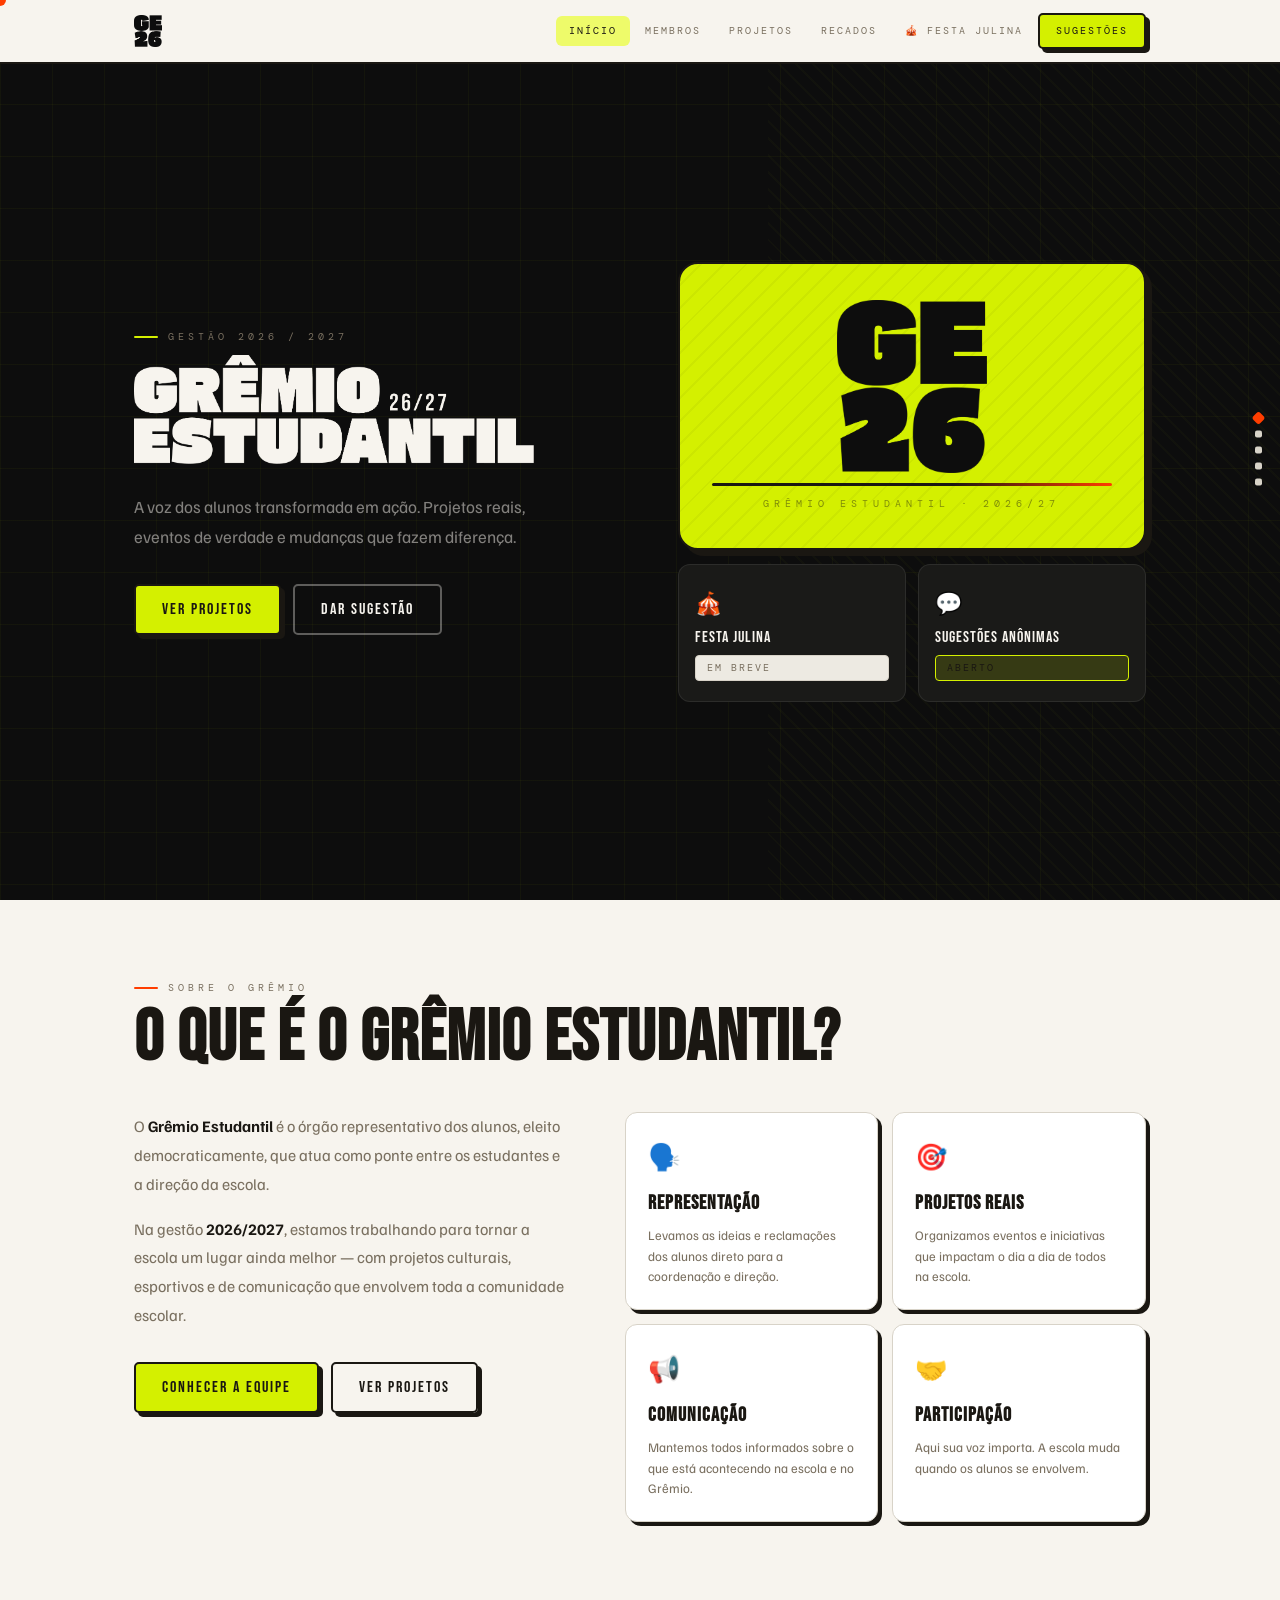
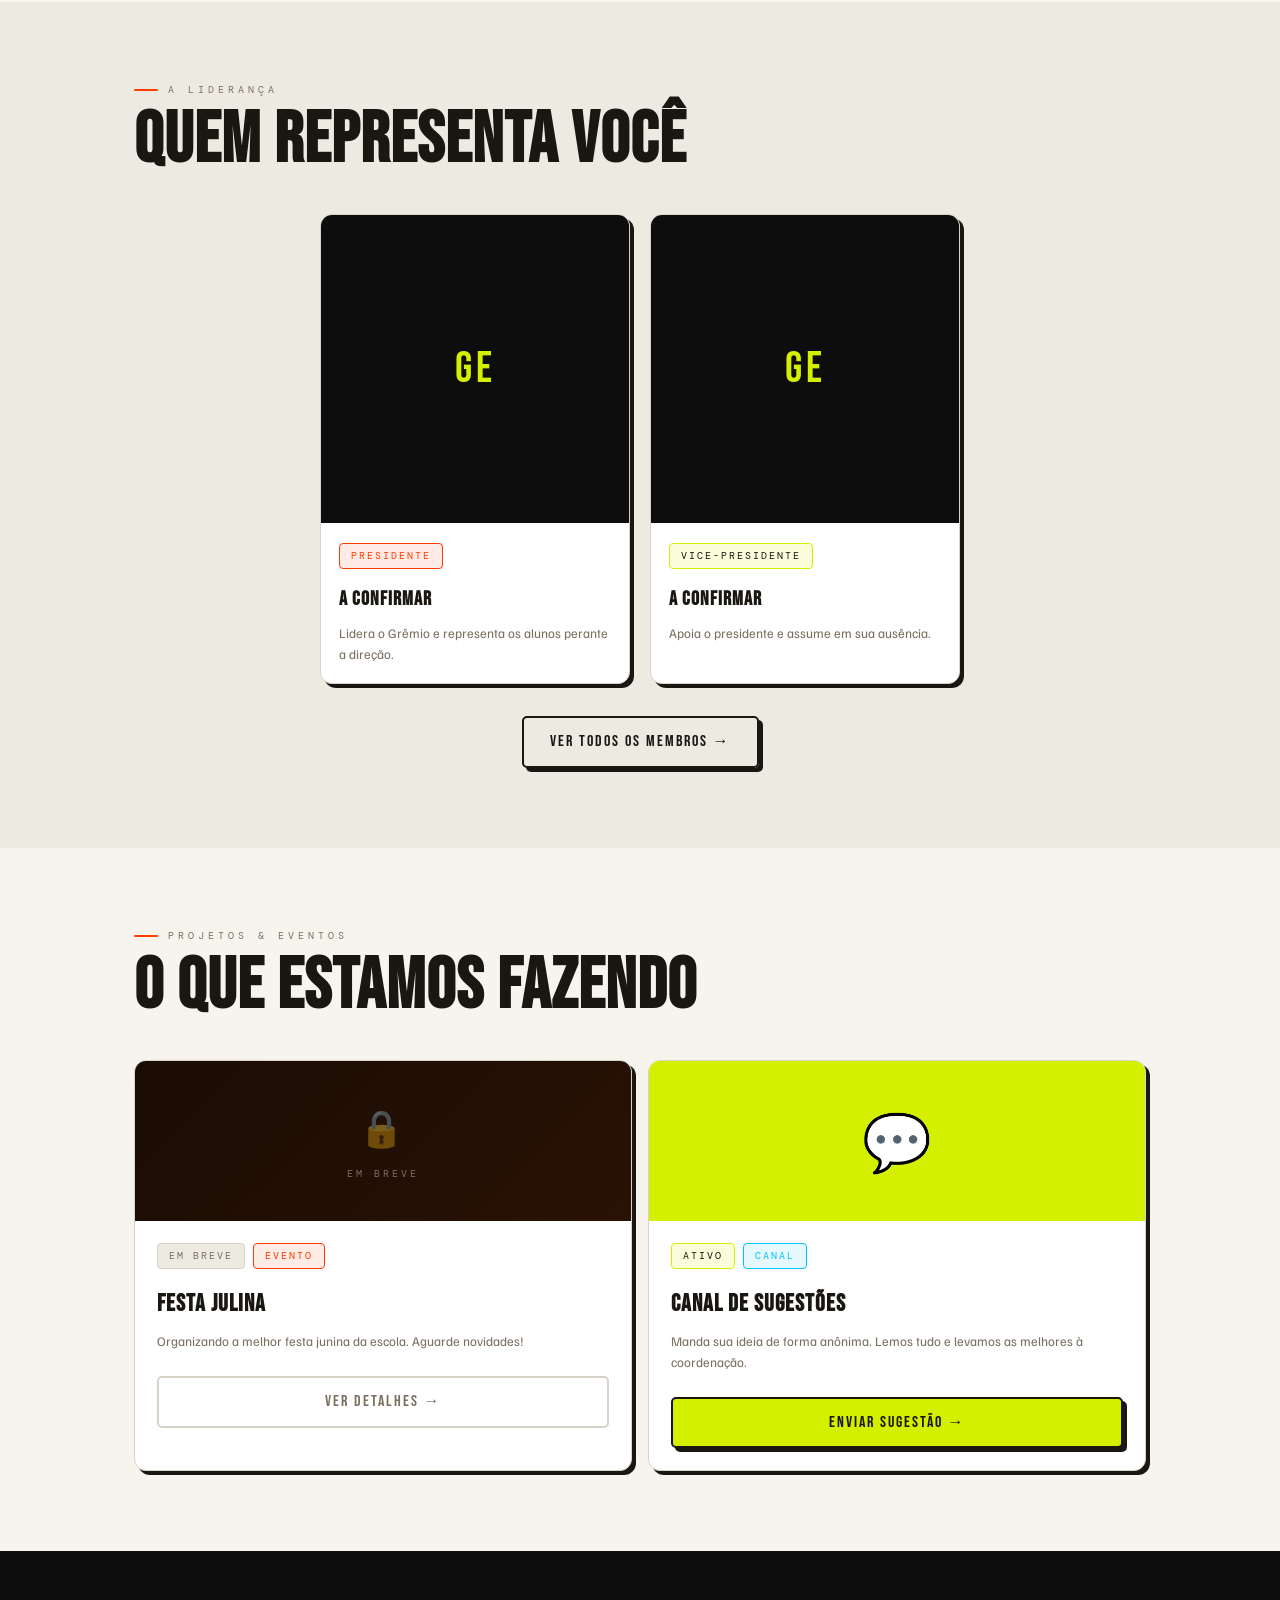
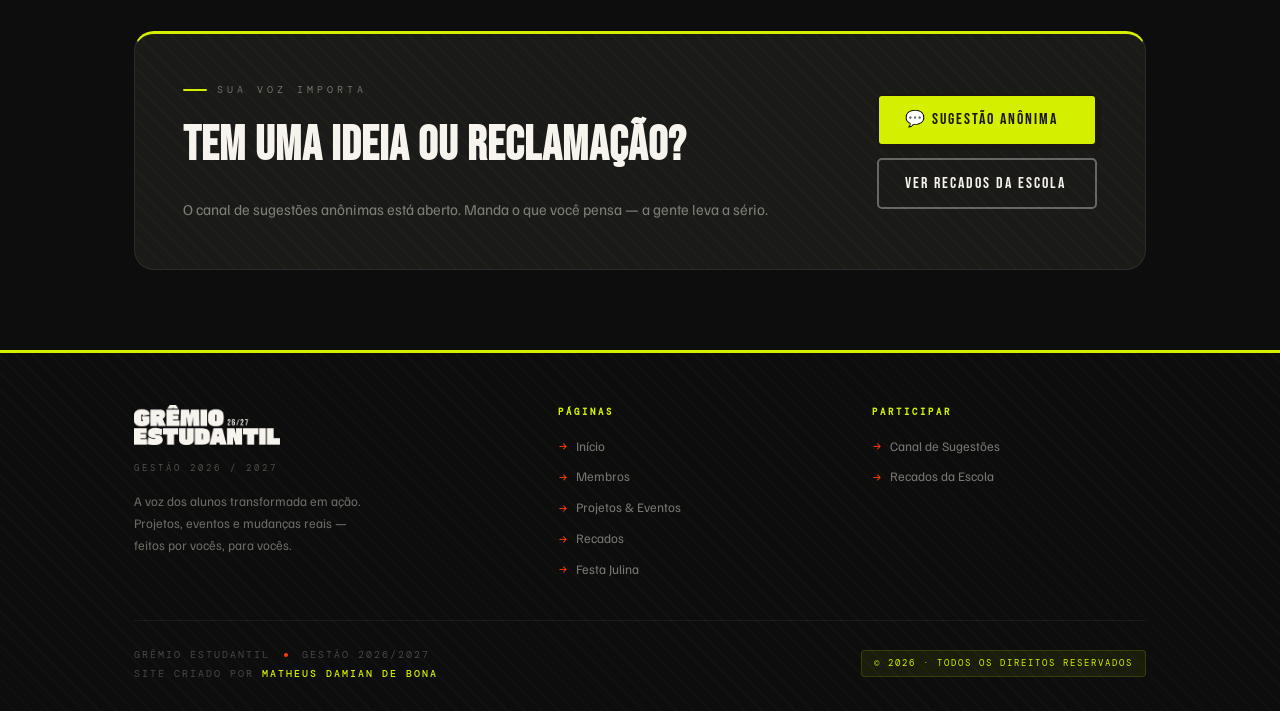
==== commit 63dddbf0: "Add files via upload" ====
--- a/index.html
+++ b/index.html
@@ -1,85 +1,65 @@
 <!DOCTYPE html>
 <html lang="pt-BR">
 <head>
-  <meta charset="UTF-8" />
-  <meta name="viewport" content="width=device-width, initial-scale=1.0" />
-  <meta name="description" content="Grêmio Estudantil — Gestão 2026/2027. A voz dos alunos em ação." />
+  <meta charset="UTF-8"/>
+  <meta name="viewport" content="width=device-width, initial-scale=1.0"/>
+  <meta name="description" content="Grêmio Estudantil — Gestão 2026/2027."/>
   <title>Grêmio Estudantil · 2026/2027</title>
-  <link rel="stylesheet" href="css/style.css" />
-  <link rel="stylesheet" href="css/index.css" />
+  <link rel="stylesheet" href="css/style.css"/>
+  <link rel="stylesheet" href="css/index.css"/>
 </head>
 <body>
-
 <div id="page-progress"></div>
 <div id="navbar"></div>
+<div id="scroll-indicator"></div>
 
 <!-- ══ HERO ══ -->
-<section class="hero" id="home">
-  <div class="hero-bg-grid"></div>
+<section class="hero" id="home" data-label="Início">
   <div class="container">
     <div class="hero-inner">
 
       <div class="hero-left rv">
         <div class="eyebrow volt">Gestão 2026 / 2027</div>
-        <!-- Logo principal sem fundo, versão chalk para fundo escuro -->
         <div class="hero-logo-img">
-          <img src="images/logo/LOGO_chalk.png" alt="Grêmio Estudantil" class="hero-logo-main">
-        </div>
-        <p class="hero-sub">
-          A voz dos alunos transformada em ação. Projetos reais, eventos de verdade e mudanças que fazem diferença.
-        </p>
+          <img src="images/logo/LOGO_chalk.png" alt="Grêmio Estudantil"
+               onerror="this.style.display='none';this.insertAdjacentHTML('afterend','<h1 style=\'font-family:Bebas Neue,sans-serif;font-size:clamp(56px,10vw,110px);line-height:.9;color:#F7F4EE;letter-spacing:2px\'>GRÊMIO<br>ESTUDANTIL</h1>')">
+        </div>
+        <p class="hero-sub">A voz dos alunos transformada em ação. Projetos reais, eventos de verdade e mudanças que fazem diferença.</p>
         <div class="hero-actions">
           <a href="pages/projetos.html" class="btn btn-volt">Ver Projetos</a>
-          <a href="pages/sugestoes.html" class="btn btn-outline-hero">Dar Sugestão</a>
-        </div>
-        <div class="hero-stats">
-          <div class="stat-item">
-            <span class="stat-num">7</span>
-            <span class="stat-label">Membros ativos</span>
-          </div>
-          <div class="stat-divider"></div>
-          <div class="stat-item">
-            <span class="stat-num">2</span>
-            <span class="stat-label">Projetos em andamento</span>
-          </div>
-          <div class="stat-divider"></div>
-          <div class="stat-item">
-            <span class="stat-num">2026</span>
-            <span class="stat-label">Gestão</span>
-          </div>
+          <a href="pages/sugestoes.html" class="btn btn-outline-chalk">Dar Sugestão</a>
         </div>
       </div>
 
       <div class="hero-right rv d2">
+        <!-- Card principal aperfeiçoado -->
         <div class="hero-card-main">
-          <!-- GE26 logo sem fundo, invertido para fundo volt -->
-          <img src="images/logo/GE26_midnight.png" alt="GE 26" class="hero-ge-logo">
-          <div class="hc-year">2026 / 2027</div>
-        </div>
+          <img src="images/logo/GE26_midnight.png" alt="GE 26" class="hero-ge-logo"
+               onerror="this.style.display='none';this.insertAdjacentHTML('afterend','<div style=\'font-family:Bebas Neue,sans-serif;font-size:72px;color:#1A1712;letter-spacing:4px;line-height:1\'>GE<br>26</div>')">
+          <div class="hc-divider"></div>
+          <div class="hc-year">Grêmio Estudantil · 2026/27</div>
+        </div>
+        <!-- Mini cards -->
         <div class="hero-cards-row">
-          <a href="pages/projetos.html" class="hero-card-mini volt-card">
+          <a href="pages/festa-julina.html" class="hero-card-mini">
             <span class="hcm-icon">🎪</span>
             <span class="hcm-label">Festa Julina</span>
-            <span class="badge badge-dark">Em breve</span>
+            <span class="badge badge-muted on-dark">Em breve</span>
           </a>
           <a href="pages/sugestoes.html" class="hero-card-mini">
             <span class="hcm-icon">💬</span>
             <span class="hcm-label">Sugestões Anônimas</span>
-            <span class="badge badge-volt">Aberto</span>
+            <span class="badge badge-volt on-dark">Aberto</span>
           </a>
         </div>
       </div>
 
     </div>
   </div>
-  <div class="hero-scroll-hint">
-    <svg width="14" height="14" viewBox="0 0 24 24" fill="none"><path d="M12 5v14M5 12l7 7 7-7" stroke="currentColor" stroke-width="2.5" stroke-linecap="round"/></svg>
-    Role para baixo
-  </div>
-</section>
-
-<!-- ══ O QUE É O GRÊMIO ══ -->
-<section class="section" id="sobre">
+</section>
+
+<!-- ══ SOBRE ══ -->
+<section class="section sobre-section" id="sobre" data-label="Sobre">
   <div class="container">
     <div class="rv">
       <div class="eyebrow">Sobre o Grêmio</div>
@@ -91,7 +71,7 @@
         <p class="mt-16">Na gestão <strong>2026/2027</strong>, estamos trabalhando para tornar a escola um lugar ainda melhor — com projetos culturais, esportivos e de comunicação que envolvem toda a comunidade escolar.</p>
         <div class="sobre-actions mt-32">
           <a href="pages/membros.html" class="btn btn-volt">Conhecer a Equipe</a>
-          <a href="pages/projetos.html" class="btn btn-ghost">Ver Projetos</a>
+          <a href="pages/projetos.html" class="btn btn-outline">Ver Projetos</a>
         </div>
       </div>
       <div class="sobre-cards rv d2">
@@ -120,45 +100,38 @@
   </div>
 </section>
 
-<!-- ══ MEMBROS PREVIEW (só presidente e vice) ══ -->
-<section class="section membros-preview-section">
+<!-- ══ MEMBROS PREVIEW ══ -->
+<section class="section membros-preview-section" id="equipe" data-label="Equipe">
   <div class="container">
     <div class="rv">
       <div class="eyebrow">A Liderança</div>
       <h2 class="section-title">QUEM REPRESENTA VOCÊ</h2>
     </div>
     <div class="membros-preview-grid rv d1">
-
-      <!-- PRESIDENTE -->
-      <div class="membro-card card">
+      <div class="membro-card">
         <div class="membro-foto-wrap">
-          <img src="images/members/presidente.jpg" alt="Presidente"
-               class="membro-foto"
+          <img src="images/members/presidente.jpg" alt="Presidente" class="membro-foto"
                onerror="this.style.display='none';this.nextElementSibling.style.display='flex'">
           <div class="membro-foto-placeholder" style="display:none">GE</div>
         </div>
         <div class="membro-info">
           <div class="badge badge-fire mb-8">Presidente</div>
           <h3>A confirmar</h3>
-          <p class="text-muted mt-8">Responsável por liderar o Grêmio e representar os alunos perante a direção.</p>
-        </div>
-      </div>
-
-      <!-- VICE-PRESIDENTE -->
-      <div class="membro-card card">
+          <p class="text-muted mt-8">Lidera o Grêmio e representa os alunos perante a direção.</p>
+        </div>
+      </div>
+      <div class="membro-card">
         <div class="membro-foto-wrap">
-          <img src="images/members/vice-presidente.jpg" alt="Vice-Presidente"
-               class="membro-foto"
+          <img src="images/members/vice-presidente.jpg" alt="Vice-Presidente" class="membro-foto"
                onerror="this.style.display='none';this.nextElementSibling.style.display='flex'">
           <div class="membro-foto-placeholder" style="display:none">GE</div>
         </div>
         <div class="membro-info">
           <div class="badge badge-volt mb-8">Vice-Presidente</div>
           <h3>A confirmar</h3>
-          <p class="text-muted mt-8">Apoia o presidente e assume o cargo em sua ausência.</p>
-        </div>
-      </div>
-
+          <p class="text-muted mt-8">Apoia o presidente e assume em sua ausência.</p>
+        </div>
+      </div>
     </div>
     <div class="text-center mt-32 rv d2">
       <a href="pages/membros.html" class="btn btn-outline">Ver Todos os Membros →</a>
@@ -167,15 +140,14 @@
 </section>
 
 <!-- ══ PROJETOS PREVIEW ══ -->
-<section class="section projetos-preview-section">
+<section class="section projetos-preview-section" id="projetos-prev" data-label="Projetos">
   <div class="container">
     <div class="rv">
       <div class="eyebrow">Projetos & Eventos</div>
       <h2 class="section-title">O QUE ESTAMOS FAZENDO</h2>
     </div>
     <div class="projetos-preview-grid rv d1">
-
-      <div class="projeto-card card">
+      <div class="projeto-card">
         <div class="projeto-cover festa-cover">
           <div class="projeto-locked">
             <span class="lock-icon">🔒</span>
@@ -188,40 +160,38 @@
             <span class="badge badge-fire">Evento</span>
           </div>
           <h3>Festa Julina</h3>
-          <p class="text-muted mt-8">Estamos organizando a melhor festa junina da escola. Aguarde novidades em breve!</p>
+          <p class="text-muted mt-8">Organizando a melhor festa junina da escola. Aguarde novidades!</p>
           <a href="pages/festa-julina.html" class="btn btn-ghost mt-24" style="width:100%;justify-content:center">Ver Detalhes →</a>
         </div>
       </div>
-
-      <div class="projeto-card card">
-        <div class="projeto-cover sugestoes-cover"></div>
+      <div class="projeto-card">
+        <div class="projeto-cover sugestoes-cover">💬</div>
         <div class="projeto-body">
           <div class="flex items-center gap-8 mb-16">
             <span class="badge badge-volt">Ativo</span>
             <span class="badge badge-sky">Canal</span>
           </div>
           <h3>Canal de Sugestões</h3>
-          <p class="text-muted mt-8">Manda sua ideia de forma anônima. A gente lê tudo e leva as melhores para a coordenação.</p>
+          <p class="text-muted mt-8">Manda sua ideia de forma anônima. Lemos tudo e levamos as melhores à coordenação.</p>
           <a href="pages/sugestoes.html" class="btn btn-volt mt-24" style="width:100%;justify-content:center">Enviar Sugestão →</a>
         </div>
       </div>
-
-    </div>
-  </div>
-</section>
-
-<!-- ══ CTA SUGESTÕES ══ -->
-<section class="section cta-section">
+    </div>
+  </div>
+</section>
+
+<!-- ══ CTA ══ -->
+<section class="section cta-section" id="cta" data-label="Sugestões">
   <div class="container">
     <div class="cta-box rv">
       <div class="cta-left">
-        <div class="eyebrow white">Sua voz importa</div>
+        <div class="eyebrow white volt">Sua voz importa</div>
         <h2>TEM UMA IDEIA OU RECLAMAÇÃO?</h2>
         <p>O canal de sugestões anônimas está aberto. Manda o que você pensa — a gente leva a sério.</p>
       </div>
       <div class="cta-right">
-        <a href="pages/sugestoes.html" class="btn btn-volt">💬 Enviar Sugestão Anônima</a>
-        <a href="pages/recados.html" class="btn btn-ghost" style="color:#fff;border-color:rgba(255,255,255,.3)">Ver Recados da Escola</a>
+        <a href="pages/sugestoes.html" class="btn btn-volt">💬 Sugestão Anônima</a>
+        <a href="pages/recados.html"   class="btn btn-outline-chalk">Ver Recados da Escola</a>
       </div>
     </div>
   </div>
--- a/css/style.css
+++ b/css/style.css
@@ -1,39 +1,45 @@
 /* ═══════════════════════════════════════
-   GRÊMIO ESTUDANTIL — Global Styles
-   Brand Guide v2 · 2026/2027
+   GRÊMIO ESTUDANTIL — Global Styles v3
+   Brand Guide oficial · Gestão 2026/27
 ═══════════════════════════════════════ */
 
 @import url('https://fonts.googleapis.com/css2?family=Bebas+Neue&family=DM+Mono:wght@400;500&family=Familjen+Grotesk:ital,wght@0,300;0,400;0,600;0,700;1,400&display=swap');
 
-/* ── TOKENS ── */
+/* ── TOKENS (paleta exata do brand guide) ── */
 :root {
-  --bg:         #f0ede6;
-  --white:      #fafaf7;
-  --surface:    #e8e4db;
-  --border:     #d8d3c8;
-  --ink:        #1a1712;
-  --muted:      #8a8070;
-
-  --volt:       #c8e600;
-  --volt-light: #edfb7a;
-  --volt-dim:   #f5ffc0;
-  --fire:       #ff4500;
-  --fire-light: #ffe8e0;
-  --sky:        #0099e6;
-  --sky-light:  #e0f4ff;
-
-  --dark-bg:    #141210;
-  --dark-surf:  #1e1b17;
-  --dark-volt:  #d4f000;
-  --dark-fire:  #ff3d00;
-  --dark-text:  #f0ede6;
-
-  --shadow-sm:  3px 3px 0 var(--ink);
-  --shadow-md:  5px 5px 0 var(--ink);
-  --radius:     16px;
-  --radius-lg:  24px;
-
-  --nav-h: 68px;
+  --volt:       #D4F000;
+  --volt-dim:   #eefb6a;
+  --volt-ghost: rgba(212,240,0,.08);
+  --fire:       #FF3D00;
+  --fire-ghost: rgba(255,61,0,.08);
+  --midnight:   #0D0D0D;
+  --chalk:      #F7F4EE;
+  --slate:      #3A3830;
+  --sky:        #00C2FF;
+  --sky-ghost:  rgba(0,194,255,.08);
+
+  /* UI aliases */
+  --bg:         #F7F4EE;
+  --white:      #ffffff;
+  --surface:    #EDEAE2;
+  --border:     #D8D3C8;
+  --ink:        #1A1712;
+  --muted:      #7A7060;
+
+  --dark-bg:    #0D0D0D;
+  --dark-surf:  #1A1A18;
+  --dark-surf2: #242420;
+  --dark-border:rgba(255,255,255,.08);
+  --dark-text:  #F7F4EE;
+
+  /* efeito sombra dura (brand element) */
+  --shadow-hard:    4px 4px 0 var(--ink);
+  --shadow-hard-lg: 6px 6px 0 var(--ink);
+  --shadow-hard-volt: 4px 4px 0 var(--volt);
+
+  --radius:    12px;
+  --radius-lg: 20px;
+  --nav-h:     64px;
 }
 
 /* ── RESET ── */
@@ -46,178 +52,145 @@
   font-size: 16px;
   line-height: 1.6;
   overflow-x: hidden;
+  cursor: none; /* cursor customizado */
 }
 img { display: block; max-width: 100%; }
 a { color: inherit; text-decoration: none; }
-button { cursor: pointer; border: none; background: none; font-family: inherit; }
+button { cursor: none; border: none; background: none; font-family: inherit; }
 ul { list-style: none; }
 
-/* ── TYPOGRAPHY ── */
-.font-display { font-family: 'Bebas Neue', sans-serif; }
-.font-mono    { font-family: 'DM Mono', monospace; }
-
-h1, h2, h3 { font-family: 'Bebas Neue', sans-serif; line-height: 1; letter-spacing: 1px; }
-
-/* ── LAYOUT ── */
-.container {
-  max-width: 1060px;
-  width: 100%;
-  margin: 0 auto;
-  padding: 0 24px;
-}
-.section {
-  padding: 80px 0;
-}
-.section-sm { padding: 48px 0; }
-
-/* ── EYEBROW ── */
-.eyebrow {
-  font-family: 'DM Mono', monospace;
-  font-size: 10px;
-  letter-spacing: 4px;
+/* ── CURSOR CUSTOMIZADO ── */
+#ge-cursor {
+  position: fixed;
+  top: 0; left: 0;
+  width: 12px; height: 12px;
+  border-radius: 50%;
+  background: var(--fire);
+  pointer-events: none;
+  z-index: 9999;
+  transform: translate(-50%, -50%);
+  transition: width .22s cubic-bezier(.22,1,.36,1),
+              height .22s cubic-bezier(.22,1,.36,1),
+              background .22s,
+              opacity .2s;
+  mix-blend-mode: normal;
+}
+#ge-cursor.hover {
+  width: 38px;
+  height: 38px;
+  background: var(--volt);
+  opacity: .85;
+}
+#ge-cursor.click {
+  width: 22px;
+  height: 22px;
+  background: var(--fire);
+}
+
+/* ── SCROLL INDICATOR LATERAL ── */
+#scroll-indicator {
+  position: fixed;
+  right: 18px;
+  top: 50%;
+  transform: translateY(-50%);
+  display: flex;
+  flex-direction: column;
+  gap: 9px;
+  z-index: 800;
+}
+.scroll-dot {
+  width: 7px; height: 7px;
+  border-radius: 2px;
+  background: var(--border);
+  border: none;
+  cursor: none;
+  transition: background .3s, transform .3s;
+}
+.scroll-dot.active {
+  background: var(--fire);
+  transform: rotate(45deg) scale(1.4);
+}
+.scroll-dot[title]:hover::after {
+  content: attr(title);
+  position: absolute;
+  right: 18px;
+  font-family: 'DM Mono', monospace;
+  font-size: 9px;
+  letter-spacing: 2px;
   text-transform: uppercase;
   color: var(--muted);
-  margin-bottom: 10px;
-  display: flex;
-  align-items: center;
-  gap: 10px;
-}
-.eyebrow::before {
-  content: '';
-  display: block;
-  width: 24px;
-  height: 2px;
-  background: var(--fire);
-  border-radius: 2px;
-  flex-shrink: 0;
-}
-.eyebrow.volt::before  { background: var(--volt); }
-.eyebrow.sky::before   { background: var(--sky); }
-.eyebrow.white::before { background: var(--white); }
-.eyebrow.white         { color: rgba(240,237,230,.45); }
-
-/* ── BADGE ── */
-.badge {
-  display: inline-flex;
-  align-items: center;
-  gap: 6px;
-  font-family: 'DM Mono', monospace;
-  font-size: 10px;
-  letter-spacing: 2px;
-  text-transform: uppercase;
-  padding: 5px 12px;
+  white-space: nowrap;
+  background: var(--white);
+  padding: 3px 8px;
   border-radius: 4px;
-  font-weight: 500;
-}
-.badge-volt  { background: var(--volt-dim);   color: var(--ink);  border: 1px solid var(--volt); }
-.badge-fire  { background: var(--fire-light); color: var(--fire); border: 1px solid var(--fire); }
-.badge-sky   { background: var(--sky-light);  color: var(--sky);  border: 1px solid var(--sky);  }
-.badge-dark  { background: var(--ink);        color: var(--volt); }
-.badge-muted { background: var(--surface);    color: var(--muted);border: 1px solid var(--border);}
-
-/* ── BUTTONS ── */
-.btn {
-  display: inline-flex;
-  align-items: center;
-  gap: 8px;
-  font-family: 'Bebas Neue', sans-serif;
-  font-size: 16px;
-  letter-spacing: 2px;
-  padding: 12px 28px;
-  border-radius: 6px;
-  transition: transform .15s, box-shadow .15s;
-  border: 2px solid var(--ink);
-}
-.btn-volt {
-  background: var(--volt);
-  color: var(--ink);
-  box-shadow: var(--shadow-sm);
-}
-.btn-volt:hover { transform: translate(-2px,-2px); box-shadow: 5px 5px 0 var(--ink); }
-
-.btn-fire {
-  background: var(--fire);
-  color: #fff;
-  box-shadow: var(--shadow-sm);
-}
-.btn-fire:hover { transform: translate(-2px,-2px); box-shadow: 5px 5px 0 var(--ink); }
-
-.btn-outline {
-  background: transparent;
-  color: var(--ink);
-  box-shadow: var(--shadow-sm);
-}
-.btn-outline:hover { transform: translate(-2px,-2px); box-shadow: 5px 5px 0 var(--ink); }
-
-.btn-ghost {
-  background: transparent;
-  color: var(--muted);
-  border-color: var(--border);
-  box-shadow: none;
-}
-.btn-ghost:hover { border-color: var(--ink); color: var(--ink); }
-
-/* ── CARDS ── */
-.card {
-  background: var(--white);
-  border-radius: var(--radius);
   border: 1px solid var(--border);
-  box-shadow: var(--shadow-sm);
-  overflow: hidden;
-  transition: transform .25s cubic-bezier(.22,1,.36,1), box-shadow .25s;
-}
-.card:hover { transform: translateY(-5px); box-shadow: 5px 8px 0 var(--ink); }
-
-/* ── NAV ── */
+}
+
+/* ── PROGRESS BAR ── */
+#page-progress {
+  position: fixed;
+  top: 0; left: 0;
+  height: 3px;
+  background: linear-gradient(90deg, var(--volt), var(--fire));
+  z-index: 1001;
+  width: 0;
+  transition: width .15s;
+}
+
+/* ── NAVBAR ── */
 .navbar {
   position: fixed;
   top: 0; left: 0; right: 0;
   height: var(--nav-h);
-  background: var(--white);
+  background: var(--chalk);
   border-bottom: 2px solid var(--ink);
   z-index: 900;
-  display: flex;
-  align-items: center;
 }
 .navbar .container {
+  height: 100%;
   display: flex;
   align-items: center;
   justify-content: space-between;
-}
-.nav-logo {
+  gap: 16px;
+}
+/* Logo PNG no navbar */
+.nav-logo { display: flex; align-items: center; }
+.nav-logo img {
+  height: 32px;
+  width: auto;
+  background: transparent;
+  display: block;
+}
+/* Fallback texto */
+.nav-logo-text {
   font-family: 'Bebas Neue', sans-serif;
-  font-size: 28px;
+  font-size: 26px;
   letter-spacing: 3px;
+  color: var(--ink);
   line-height: 1;
-  color: var(--ink);
-  display: flex;
-  align-items: center;
-  gap: 10px;
-}
-.nav-logo .logo-ge { color: var(--ink); }
-.nav-logo .logo-dot { color: var(--fire); }
-.nav-logo .logo-year {
-  font-family: 'DM Mono', monospace;
-  font-size: 10px;
-  letter-spacing: 2px;
-  color: var(--muted);
-  font-weight: 400;
-  align-self: flex-end;
-  margin-bottom: 3px;
-}
-
-.nav-links {
   display: flex;
   align-items: center;
   gap: 4px;
 }
+.nav-logo-text .dot { color: var(--fire); }
+.nav-logo-year {
+  font-family: 'DM Mono', monospace;
+  font-size: 9px;
+  letter-spacing: 2px;
+  color: var(--muted);
+  margin-left: 8px;
+  align-self: flex-end;
+  margin-bottom: 3px;
+}
+
+.nav-links { display: flex; align-items: center; gap: 2px; }
 .nav-link {
   font-family: 'DM Mono', monospace;
   font-size: 10px;
   letter-spacing: 2px;
   text-transform: uppercase;
   color: var(--muted);
-  padding: 8px 14px;
+  padding: 7px 13px;
   border-radius: 6px;
   transition: color .2s, background .2s;
   white-space: nowrap;
@@ -226,8 +199,6 @@
   color: var(--ink);
   background: var(--volt-dim);
 }
-.nav-link.active { color: var(--ink); font-weight: 500; }
-
 .nav-cta {
   font-family: 'DM Mono', monospace;
   font-size: 10px;
@@ -236,13 +207,13 @@
   background: var(--volt);
   color: var(--ink);
   padding: 8px 16px;
-  border-radius: 6px;
+  border-radius: 5px;
   border: 2px solid var(--ink);
-  box-shadow: 2px 2px 0 var(--ink);
+  box-shadow: var(--shadow-hard);
   transition: transform .15s, box-shadow .15s;
   white-space: nowrap;
 }
-.nav-cta:hover { transform: translate(-1px,-1px); box-shadow: 3px 3px 0 var(--ink); }
+.nav-cta:hover { transform: translate(-2px,-2px); box-shadow: var(--shadow-hard-lg); }
 
 /* burger */
 .burger {
@@ -251,140 +222,261 @@
   gap: 5px;
   width: 32px;
   padding: 4px;
-}
-.burger span {
-  display: block;
-  height: 2px;
-  background: var(--ink);
-  border-radius: 2px;
-  transition: all .3s;
-}
-.burger.open span:nth-child(1) { transform: rotate(45deg) translate(5px, 5px); }
+  cursor: none;
+}
+.burger span { display: block; height: 2px; background: var(--ink); border-radius: 2px; transition: all .3s; }
+.burger.open span:nth-child(1) { transform: rotate(45deg) translate(5px,5px); }
 .burger.open span:nth-child(2) { opacity: 0; }
-.burger.open span:nth-child(3) { transform: rotate(-45deg) translate(5px, -5px); }
-
-/* mobile nav */
+.burger.open span:nth-child(3) { transform: rotate(-45deg) translate(5px,-5px); }
 .mobile-nav {
   display: none;
   position: fixed;
-  top: var(--nav-h);
-  left: 0; right: 0;
-  background: var(--white);
+  top: var(--nav-h); left: 0; right: 0;
+  background: var(--chalk);
   border-bottom: 2px solid var(--ink);
   z-index: 899;
   flex-direction: column;
-  padding: 16px 24px 24px;
+  padding: 12px 20px 20px;
   gap: 4px;
-  transform: translateY(-10px);
-  opacity: 0;
-  transition: transform .3s, opacity .3s;
-}
-.mobile-nav.open {
-  display: flex;
-  transform: translateY(0);
-  opacity: 1;
-}
-.mobile-nav .nav-link {
-  padding: 12px 16px;
-  font-size: 11px;
-}
-.mobile-nav .nav-cta {
-  margin-top: 8px;
-  text-align: center;
-  padding: 12px;
-}
+}
+.mobile-nav.open { display: flex; }
+.mobile-nav .nav-link { padding: 12px 14px; font-size: 11px; }
+.mobile-nav .nav-cta  { margin-top: 8px; text-align: center; padding: 12px; }
 
 /* ── PAGE HEADER ── */
 .page-header {
-  background: var(--ink);
-  color: var(--dark-text);
-  padding: 120px 0 60px;
+  background: var(--midnight);
+  color: var(--chalk);
+  padding: calc(var(--nav-h) + 64px) 0 56px;
   position: relative;
   overflow: hidden;
 }
+/* padrão diagonal do brand guide */
 .page-header::before {
   content: '';
   position: absolute; inset: 0;
-  background-image:
-    linear-gradient(rgba(200,230,0,.04) 1px, transparent 1px),
-    linear-gradient(90deg, rgba(200,230,0,.04) 1px, transparent 1px);
-  background-size: 48px 48px;
+  background-image: repeating-linear-gradient(
+    45deg,
+    transparent,
+    transparent 10px,
+    rgba(212,240,0,.04) 10px,
+    rgba(212,240,0,.04) 12px
+  );
+  pointer-events: none;
 }
 .page-header .container { position: relative; }
+.page-header .eyebrow { color: rgba(212,240,0,.5); }
+.page-header .eyebrow::before { background: var(--volt); }
+/* Logo PNG no header das páginas */
+.page-header-logo {
+  height: 56px;
+  width: auto;
+  background: transparent;
+  margin: 12px 0 20px;
+  display: block;
+}
 .page-header h1 {
-  font-size: clamp(52px, 10vw, 100px);
+  font-family: 'Bebas Neue', sans-serif;
+  font-size: clamp(48px, 9vw, 96px);
   line-height: .92;
+  letter-spacing: 1px;
   margin-bottom: 16px;
-}
-.page-header h1 .volt { color: var(--volt); }
-.page-header h1 .fire { color: var(--fire); }
+  /* UMA só cor — chalk */
+  color: var(--chalk);
+}
 .page-header p {
-  font-size: 17px;
-  color: rgba(240,237,230,.55);
-  max-width: 520px;
+  font-size: 16px;
+  color: rgba(247,244,238,.5);
+  max-width: 500px;
   line-height: 1.7;
 }
 
-/* ── PROGRESS BAR ── */
-#page-progress {
-  position: fixed;
-  top: 0; left: 0;
-  height: 3px;
-  background: linear-gradient(90deg, var(--volt), var(--fire));
-  z-index: 1000;
-  transition: width .2s;
-  width: 0;
-}
-
-/* ── REVEAL ── */
-.rv {
-  opacity: 0;
-  transform: translateY(28px);
-  transition: opacity .65s cubic-bezier(.22,1,.36,1),
-              transform .65s cubic-bezier(.22,1,.36,1);
-}
-.rv.in { opacity: 1; transform: none; }
-.d1 { transition-delay: .07s; }
-.d2 { transition-delay: .14s; }
-.d3 { transition-delay: .21s; }
-.d4 { transition-delay: .28s; }
-.d5 { transition-delay: .35s; }
-.d6 { transition-delay: .42s; }
+/* ── LAYOUT ── */
+.container { max-width: 1060px; width: 100%; margin: 0 auto; padding: 0 24px; }
+.section    { padding: 80px 0; }
+.section-sm { padding: 48px 0; }
+
+/* ── EYEBROW ── */
+.eyebrow {
+  font-family: 'DM Mono', monospace;
+  font-size: 10px;
+  letter-spacing: 4px;
+  text-transform: uppercase;
+  color: var(--muted);
+  margin-bottom: 10px;
+  display: flex;
+  align-items: center;
+  gap: 10px;
+}
+.eyebrow::before {
+  content: '';
+  display: block;
+  width: 24px; height: 2px;
+  background: var(--fire);
+  border-radius: 2px;
+  flex-shrink: 0;
+}
+.eyebrow.volt::before { background: var(--volt); }
+.eyebrow.sky::before  { background: var(--sky); }
+.eyebrow.white { color: rgba(247,244,238,.4); }
+.eyebrow.white::before { background: var(--volt); }
+
+/* ── BADGE (retangular — brand element) ── */
+.badge {
+  display: inline-flex;
+  align-items: center;
+  gap: 5px;
+  font-family: 'DM Mono', monospace;
+  font-size: 10px;
+  letter-spacing: 2px;
+  text-transform: uppercase;
+  padding: 4px 11px;
+  border-radius: 4px; /* retangular conforme brand guide */
+}
+.badge-volt  { background: rgba(212,240,0,.15); color: var(--ink);  border: 1px solid var(--volt); }
+.badge-fire  { background: rgba(255,61,0,.1);   color: var(--fire); border: 1px solid var(--fire); }
+.badge-sky   { background: rgba(0,194,255,.1);  color: var(--sky);  border: 1px solid var(--sky);  }
+.badge-dark  { background: var(--ink);          color: var(--volt); border: 1px solid var(--ink);  }
+.badge-muted { background: var(--surface);      color: var(--muted);border: 1px solid var(--border);}
+
+/* dark mode badges */
+.on-dark .badge-volt  { background: rgba(212,240,0,.12); color: var(--volt); }
+.on-dark .badge-fire  { background: rgba(255,61,0,.12);  color: var(--fire); }
+.on-dark .badge-muted { background: rgba(255,255,255,.06); color: rgba(247,244,238,.5); border-color: rgba(255,255,255,.1); }
+
+/* ── BUTTONS (sombra dura — brand element) ── */
+.btn {
+  display: inline-flex;
+  align-items: center;
+  gap: 8px;
+  font-family: 'Bebas Neue', sans-serif;
+  font-size: 16px;
+  letter-spacing: 2px;
+  padding: 11px 26px;
+  border-radius: 5px;
+  border: 2px solid var(--ink);
+  transition: transform .15s, box-shadow .15s;
+  cursor: none;
+  white-space: nowrap;
+}
+.btn-volt {
+  background: var(--volt);
+  color: var(--ink);
+  box-shadow: var(--shadow-hard);
+}
+.btn-volt:hover { transform: translate(-2px,-2px); box-shadow: var(--shadow-hard-lg); }
+
+.btn-fire {
+  background: var(--fire);
+  color: var(--chalk);
+  box-shadow: var(--shadow-hard);
+}
+.btn-fire:hover { transform: translate(-2px,-2px); box-shadow: var(--shadow-hard-lg); }
+
+.btn-outline {
+  background: transparent;
+  color: var(--ink);
+  box-shadow: var(--shadow-hard);
+}
+.btn-outline:hover { transform: translate(-2px,-2px); box-shadow: var(--shadow-hard-lg); }
+
+.btn-outline-chalk {
+  background: transparent;
+  color: var(--chalk);
+  border-color: rgba(247,244,238,.35);
+  box-shadow: none;
+}
+.btn-outline-chalk:hover { border-color: var(--volt); color: var(--volt); }
+
+.btn-ghost {
+  background: transparent;
+  color: var(--muted);
+  border-color: var(--border);
+  box-shadow: none;
+}
+.btn-ghost:hover { border-color: var(--ink); color: var(--ink); }
+
+/* ── CARDS base ── */
+.card {
+  background: var(--white);
+  border-radius: var(--radius);
+  border: 1px solid var(--border);
+  box-shadow: var(--shadow-hard);
+  overflow: hidden;
+  transition: transform .25s cubic-bezier(.22,1,.36,1), box-shadow .25s;
+}
+.card:hover { transform: translateY(-4px); box-shadow: var(--shadow-hard-lg); }
+
+/* ── SECTION TITLE ── */
+.section-title {
+  font-family: 'Bebas Neue', sans-serif;
+  font-size: clamp(36px, 6vw, 72px);
+  line-height: .92;
+  letter-spacing: 1px;
+  margin-bottom: 40px;
+  /* cor única */
+  color: var(--ink);
+}
+.section-title.on-dark { color: var(--chalk); }
 
 /* ── FOOTER ── */
 .footer {
-  background: var(--dark-bg);
-  color: var(--dark-text);
-  padding: 48px 0 32px;
+  background: var(--midnight);
+  color: var(--chalk);
+  padding: 52px 0 28px;
   border-top: 3px solid var(--volt);
-}
+  position: relative;
+  overflow: hidden;
+}
+/* padrão diagonal no footer */
+.footer::before {
+  content: '';
+  position: absolute; inset: 0;
+  background-image: repeating-linear-gradient(
+    45deg,
+    transparent,
+    transparent 10px,
+    rgba(212,240,0,.02) 10px,
+    rgba(212,240,0,.02) 12px
+  );
+  pointer-events: none;
+}
+.footer .container { position: relative; }
 .footer-grid {
   display: grid;
   grid-template-columns: 1.4fr 1fr 1fr;
   gap: 40px;
   margin-bottom: 40px;
 }
-.footer-brand h3 {
+.footer-logo {
+  height: 40px;
+  width: auto;
+  background: transparent;
+  margin-bottom: 16px;
+  display: block;
+}
+.footer-logo-fallback {
   font-family: 'Bebas Neue', sans-serif;
-  font-size: 32px;
+  font-size: 28px;
   letter-spacing: 3px;
-  color: var(--white);
+  color: var(--chalk);
   margin-bottom: 4px;
-}
-.footer-brand h3 span { color: var(--volt); }
-.footer-brand .f-year {
-  font-family: 'DM Mono', monospace;
-  font-size: 10px;
+  display: none;
+}
+.footer-logo-fallback span { color: var(--volt); }
+.footer-year {
+  font-family: 'DM Mono', monospace;
+  font-size: 9px;
   letter-spacing: 3px;
-  color: rgba(240,237,230,.3);
+  color: rgba(247,244,238,.28);
   text-transform: uppercase;
   margin-bottom: 14px;
 }
 .footer-brand p {
   font-size: 13px;
-  color: rgba(240,237,230,.45);
+  color: rgba(247,244,238,.4);
   line-height: 1.7;
-  max-width: 260px;
+  max-width: 240px;
 }
 .footer-col h4 {
   font-family: 'DM Mono', monospace;
@@ -397,24 +489,15 @@
 .footer-col ul { display: flex; flex-direction: column; gap: 10px; }
 .footer-col ul li a {
   font-size: 13px;
-  color: rgba(240,237,230,.5);
+  color: rgba(247,244,238,.45);
   transition: color .2s;
   display: flex; align-items: center; gap: 8px;
 }
-.footer-col ul li a::before {
-  content: '→';
-  font-size: 11px;
-  color: var(--fire);
-  transition: transform .2s;
-}
-.footer-col ul li a:hover { color: var(--dark-text); }
+.footer-col ul li a::before { content:'→'; font-size:11px; color:var(--fire); transition: transform .2s; }
+.footer-col ul li a:hover { color: var(--chalk); }
 .footer-col ul li a:hover::before { transform: translateX(3px); }
 
-.footer-divider {
-  height: 1px;
-  background: rgba(255,255,255,.06);
-  margin-bottom: 24px;
-}
+.footer-divider { height: 1px; background: rgba(255,255,255,.06); margin-bottom: 24px; }
 .footer-bottom {
   display: flex;
   align-items: center;
@@ -426,76 +509,57 @@
   font-family: 'DM Mono', monospace;
   font-size: 10px;
   letter-spacing: 2px;
-  color: rgba(240,237,230,.28);
-  text-transform: uppercase;
-  line-height: 1.8;
-}
-.footer-credits strong {
+  color: rgba(247,244,238,.25);
+  text-transform: uppercase;
+  line-height: 1.9;
+}
+.footer-credits strong { color: var(--volt); font-weight: 500; }
+.footer-dot { display: inline-block; width: 4px; height: 4px; border-radius: 50%; background: var(--fire); vertical-align: middle; margin: 0 6px; }
+.footer-badge {
+  font-family: 'DM Mono', monospace;
+  font-size: 9px;
+  letter-spacing: 2px;
+  text-transform: uppercase;
+  background: rgba(212,240,0,.07);
   color: var(--volt);
-  font-weight: 500;
-}
-.footer-dot {
-  width: 4px; height: 4px;
-  border-radius: 50%;
-  background: var(--fire);
-  display: inline-block;
-  vertical-align: middle;
-  margin: 0 6px;
-}
-.footer-badge {
-  font-family: 'DM Mono', monospace;
-  font-size: 9px;
-  letter-spacing: 2px;
-  text-transform: uppercase;
-  background: rgba(200,230,0,.08);
-  color: var(--volt);
-  border: 1px solid rgba(200,230,0,.15);
+  border: 1px solid rgba(212,240,0,.15);
   padding: 5px 12px;
   border-radius: 4px;
 }
 
+/* ── REVEAL ── */
+.rv { opacity: 0; transform: translateY(24px); transition: opacity .6s cubic-bezier(.22,1,.36,1), transform .6s cubic-bezier(.22,1,.36,1); }
+.rv.in { opacity: 1; transform: none; }
+.d1{transition-delay:.06s}.d2{transition-delay:.12s}.d3{transition-delay:.18s}
+.d4{transition-delay:.24s}.d5{transition-delay:.30s}.d6{transition-delay:.36s}
+
 /* ── UTILITIES ── */
-.text-center { text-align: center; }
-.text-volt  { color: var(--volt); }
-.text-fire  { color: var(--fire); }
-.text-sky   { color: var(--sky); }
-.text-muted { color: var(--muted); }
-.mt-8  { margin-top: 8px; }
-.mt-16 { margin-top: 16px; }
-.mt-24 { margin-top: 24px; }
-.mt-32 { margin-top: 32px; }
-.mt-48 { margin-top: 48px; }
-.mb-8  { margin-bottom: 8px; }
-.mb-16 { margin-bottom: 16px; }
-.mb-24 { margin-bottom: 24px; }
-.mb-32 { margin-bottom: 32px; }
-.gap-8  { gap: 8px; }
-.gap-16 { gap: 16px; }
-.flex   { display: flex; }
-.flex-wrap { flex-wrap: wrap; }
-.items-center { align-items: center; }
-.grid-2 { display: grid; grid-template-columns: 1fr 1fr; gap: 16px; }
-.grid-3 { display: grid; grid-template-columns: repeat(3,1fr); gap: 16px; }
-.grid-4 { display: grid; grid-template-columns: repeat(4,1fr); gap: 16px; }
+.text-center  { text-align: center; }
+.text-volt    { color: var(--volt); }
+.text-fire    { color: var(--fire); }
+.text-sky     { color: var(--sky); }
+.text-muted   { color: var(--muted); }
+.text-chalk   { color: var(--chalk); }
+.mt-8{margin-top:8px}.mt-16{margin-top:16px}.mt-24{margin-top:24px}
+.mt-32{margin-top:32px}.mt-40{margin-top:40px}.mt-48{margin-top:48px}
+.mb-8{margin-bottom:8px}.mb-16{margin-bottom:16px}.mb-24{margin-bottom:24px}
+.flex{display:flex}.flex-wrap{flex-wrap:wrap}.items-center{align-items:center}
+.gap-8{gap:8px}.gap-12{gap:12px}.gap-16{gap:16px}
 
 /* ── RESPONSIVE ── */
 @media (max-width: 900px) {
-  .grid-4 { grid-template-columns: 1fr 1fr; }
-  .grid-3 { grid-template-columns: 1fr 1fr; }
   .footer-grid { grid-template-columns: 1fr 1fr; }
   .footer-brand { grid-column: span 2; }
 }
-
 @media (max-width: 640px) {
-  :root { --nav-h: 60px; }
+  :root { --nav-h: 58px; }
   .container { padding: 0 16px; }
   .section { padding: 56px 0; }
   .nav-links, .nav-cta { display: none; }
   .burger { display: flex; }
-  .grid-2, .grid-3, .grid-4 { grid-template-columns: 1fr; }
   .footer-grid { grid-template-columns: 1fr; }
   .footer-brand { grid-column: span 1; }
   .footer-bottom { flex-direction: column; align-items: flex-start; }
-  .page-header { padding: 100px 0 48px; }
-  .page-header h1 { font-size: clamp(44px, 12vw, 72px); }
-}
+  #scroll-indicator { display: none; }
+  .page-header { padding: calc(var(--nav-h) + 40px) 0 40px; }
+}
--- a/css/index.css
+++ b/css/index.css
@@ -1,353 +1,311 @@
-/* ── INDEX PAGE ── */
-
-/* HERO */
+/* ══ INDEX PAGE — Hero & Sections ══ */
+
+/* ── HERO ── */
 .hero {
   min-height: 100vh;
+  background: var(--midnight);
+  color: var(--chalk);
   display: flex;
   align-items: center;
-  background: var(--ink);
-  color: var(--dark-text);
-  position: relative;
-  overflow: hidden;
-  padding: calc(var(--nav-h) + 60px) 0 60px;
-}
-.hero-bg-grid {
+  padding: calc(var(--nav-h) + 56px) 0 56px;
+  position: relative;
+  overflow: hidden;
+}
+
+/* grid pontilhado de fundo */
+.hero::before {
+  content: '';
   position: absolute; inset: 0;
   background-image:
-    linear-gradient(rgba(200,230,0,.04) 1px, transparent 1px),
-    linear-gradient(90deg, rgba(200,230,0,.04) 1px, transparent 1px);
+    linear-gradient(rgba(212,240,0,.04) 1px, transparent 1px),
+    linear-gradient(90deg, rgba(212,240,0,.04) 1px, transparent 1px);
   background-size: 52px 52px;
   pointer-events: none;
 }
+
+/* padrão diagonal (brand element) no canto */
+.hero::after {
+  content: '';
+  position: absolute;
+  top: 0; right: 0;
+  width: 40%;
+  height: 100%;
+  background-image: repeating-linear-gradient(
+    45deg,
+    transparent,
+    transparent 10px,
+    rgba(212,240,0,.025) 10px,
+    rgba(212,240,0,.025) 12px
+  );
+  pointer-events: none;
+}
+
 .hero-inner {
   display: grid;
-  grid-template-columns: 1.1fr 1fr;
-  gap: 64px;
+  grid-template-columns: 1.05fr 1fr;
+  gap: 52px;
   align-items: center;
-}
-.hero-title {
-  font-size: clamp(64px, 12vw, 130px);
-  line-height: .88;
-  letter-spacing: 2px;
-  margin-bottom: 20px;
-  color: var(--dark-text);
-}
-.hero-title .volt  { color: var(--volt); }
-.hero-title .fire  { color: var(--fire); }
+  position: relative;
+  z-index: 1;
+}
+
+/* LEFT */
+.hero-logo-img {
+  margin-bottom: 28px;
+}
+.hero-logo-img img {
+  max-width: 400px;
+  width: 100%;
+  height: auto;
+  background: transparent;
+}
 .hero-sub {
   font-size: 17px;
-  color: rgba(240,237,230,.55);
-  max-width: 460px;
+  color: rgba(247,244,238,.5);
+  max-width: 440px;
   line-height: 1.75;
   margin-bottom: 32px;
 }
 .hero-actions { display: flex; gap: 12px; flex-wrap: wrap; }
-.hero-actions .btn-outline { color: var(--dark-text); border-color: rgba(255,255,255,.3); }
-.hero-actions .btn-outline:hover { border-color: var(--volt); color: var(--volt); box-shadow: 5px 5px 0 var(--volt); }
-
-.hero-stats {
-  display: flex;
-  align-items: center;
-  gap: 20px;
-  margin-top: 40px;
-  flex-wrap: wrap;
-}
-.stat-item { display: flex; flex-direction: column; gap: 2px; }
-.stat-num {
-  font-family: 'Bebas Neue', sans-serif;
-  font-size: 36px;
-  line-height: 1;
-  color: var(--volt);
-}
-.stat-label {
-  font-family: 'DM Mono', monospace;
-  font-size: 9px;
-  letter-spacing: 2px;
-  text-transform: uppercase;
-  color: rgba(240,237,230,.35);
-}
-.stat-divider {
-  width: 1px;
-  height: 40px;
-  background: rgba(255,255,255,.1);
-}
-
-/* HERO RIGHT CARDS */
+
+/* RIGHT */
+.hero-right { display: flex; flex-direction: column; gap: 14px; position: relative; z-index: 1; }
+
+/* Card principal volt — aperfeiçoado */
 .hero-card-main {
   background: var(--volt);
   border-radius: var(--radius-lg);
-  padding: 44px 36px;
+  border: 2px solid var(--ink);
+  box-shadow: var(--shadow-hard-lg);
+  padding: 36px 32px;
   display: flex;
   flex-direction: column;
   align-items: center;
-  gap: 8px;
-  box-shadow: var(--shadow-lg);
-  position: relative;
-  overflow: hidden;
-  margin-bottom: 14px;
-}
+  gap: 10px;
+  position: relative;
+  overflow: hidden;
+  transition: transform .2s, box-shadow .2s;
+}
+.hero-card-main:hover { transform: translate(-2px,-2px); box-shadow: 8px 8px 0 var(--ink); }
+
+/* padrão diagonal interno */
 .hero-card-main::before {
-  content: 'GE';
-  position: absolute;
-  font-family: 'Bebas Neue', sans-serif;
-  font-size: 200px;
-  color: rgba(0,0,0,.05);
-  line-height: 1;
-  right: -20px;
-  top: -30px;
-}
-.hc-tag {
-  font-family: 'DM Mono', monospace;
-  font-size: 9px;
-  letter-spacing: 4px;
-  text-transform: uppercase;
-  color: rgba(26,23,18,.45);
-}
-.hc-logo {
-  font-family: 'Bebas Neue', sans-serif;
-  font-size: 80px;
-  line-height: 1;
-  letter-spacing: 4px;
-  color: var(--ink);
-  position: relative;
-}
-.hc-logo span { color: var(--fire); }
+  content: '';
+  position: absolute; inset: 0;
+  background-image: repeating-linear-gradient(
+    135deg,
+    transparent,
+    transparent 14px,
+    rgba(0,0,0,.04) 14px,
+    rgba(0,0,0,.04) 16px
+  );
+  pointer-events: none;
+}
+
+.hero-ge-logo {
+  max-width: 150px;
+  width: 100%;
+  height: auto;
+  background: transparent;
+  position: relative;
+  z-index: 1;
+}
 .hc-year {
   font-family: 'DM Mono', monospace;
-  font-size: 11px;
-  letter-spacing: 4px;
-  color: rgba(26,23,18,.4);
+  font-size: 10px;
+  letter-spacing: 5px;
+  color: rgba(26,23,18,.45);
   text-transform: uppercase;
-}
-
+  position: relative;
+  z-index: 1;
+}
+/* linha divisória diagonal (brand element) no card */
+.hc-divider {
+  width: 100%;
+  height: 3px;
+  background: linear-gradient(90deg, var(--ink) 60%, var(--fire) 100%);
+  border-radius: 2px;
+  position: relative;
+  z-index: 1;
+}
+
+/* Mini cards inferiores */
 .hero-cards-row { display: grid; grid-template-columns: 1fr 1fr; gap: 12px; }
+
 .hero-card-mini {
   background: var(--dark-surf);
-  border: 1px solid rgba(255,255,255,.08);
+  border: 1px solid var(--dark-border);
   border-radius: var(--radius);
   padding: 20px 16px;
   display: flex;
   flex-direction: column;
   gap: 8px;
-  transition: border-color .25s, transform .25s;
-}
-.hero-card-mini:hover { border-color: var(--volt); transform: translateY(-4px); }
-.volt-card { background: rgba(200,230,0,.06); border-color: rgba(200,230,0,.15); }
-.hcm-icon { font-size: 24px; }
+  transition: border-color .2s, transform .2s, box-shadow .2s;
+}
+.hero-card-mini:hover {
+  border-color: var(--volt);
+  transform: translate(-2px,-2px);
+  box-shadow: 3px 3px 0 var(--volt);
+}
+.hcm-icon { font-size: 22px; }
 .hcm-label {
   font-family: 'Bebas Neue', sans-serif;
   font-size: 16px;
   letter-spacing: 1px;
-  color: var(--dark-text);
+  color: var(--chalk);
   line-height: 1.2;
 }
 
-.hero-scroll-hint {
-  position: absolute;
-  bottom: 28px;
-  left: 50%;
-  transform: translateX(-50%);
-  font-family: 'DM Mono', monospace;
-  font-size: 9px;
-  letter-spacing: 3px;
-  text-transform: uppercase;
-  color: rgba(240,237,230,.25);
-  display: flex;
-  align-items: center;
-  gap: 8px;
-  animation: scrollBounce 2s ease-in-out infinite;
-}
-@keyframes scrollBounce {
-  0%, 100% { transform: translateX(-50%) translateY(0); }
-  50%       { transform: translateX(-50%) translateY(8px); }
-}
-
-/* SOBRE */
-.section-title {
-  font-size: clamp(40px, 7vw, 80px);
-  line-height: .92;
-  margin-bottom: 48px;
-  letter-spacing: 1px;
-}
+/* ── SOBRE ── */
+.sobre-section { background: var(--chalk); }
 .sobre-grid {
   display: grid;
   grid-template-columns: 1fr 1.2fr;
-  gap: 64px;
+  gap: 56px;
   align-items: start;
 }
 .sobre-text p { font-size: 16px; line-height: 1.8; color: var(--muted); }
 .sobre-text p strong { color: var(--ink); }
 .sobre-actions { display: flex; gap: 12px; flex-wrap: wrap; }
-.sobre-cards {
-  display: grid;
-  grid-template-columns: 1fr 1fr;
-  gap: 14px;
-}
+.sobre-cards { display: grid; grid-template-columns: 1fr 1fr; gap: 14px; }
 .sobre-card {
   background: var(--white);
   border: 1px solid var(--border);
   border-radius: var(--radius);
-  padding: 24px;
-  transition: border-color .25s, transform .25s;
-}
-.sobre-card:hover { border-color: var(--volt); transform: translateY(-4px); }
-.sc-icon { font-size: 28px; margin-bottom: 12px; }
-.sobre-card h3 { font-size: 20px; letter-spacing: 1px; margin-bottom: 8px; }
-.sobre-card p  { font-size: 13px; color: var(--muted); line-height: 1.6; }
-
-/* MEMBROS PREVIEW */
+  padding: 22px;
+  box-shadow: var(--shadow-hard);
+  transition: transform .2s, box-shadow .2s;
+}
+.sobre-card:hover { transform: translate(-2px,-2px); box-shadow: var(--shadow-hard-lg); }
+.sc-icon { font-size: 26px; margin-bottom: 10px; }
+.sobre-card h3 {
+  font-family: 'Bebas Neue', sans-serif;
+  font-size: 20px; letter-spacing: 1px; margin-bottom: 6px;
+}
+.sobre-card p { font-size: 13px; color: var(--muted); line-height: 1.6; }
+
+/* ── MEMBROS PREVIEW (só 2) ── */
 .membros-preview-section { background: var(--surface); }
 .membros-preview-grid {
   display: grid;
-  grid-template-columns: repeat(3, 1fr);
-  gap: 16px;
-}
-.membro-card { overflow: hidden; }
-.membro-foto-wrap {
-  aspect-ratio: 1;
-  overflow: hidden;
-  background: var(--surface);
-  position: relative;
-}
+  grid-template-columns: 1fr 1fr;
+  gap: 20px;
+  max-width: 640px;
+  margin: 0 auto;
+}
+.membro-card {
+  background: var(--white);
+  border: 1px solid var(--border);
+  border-radius: var(--radius);
+  box-shadow: var(--shadow-hard);
+  overflow: hidden;
+  transition: transform .2s, box-shadow .2s;
+}
+.membro-card:hover { transform: translate(-2px,-2px); box-shadow: var(--shadow-hard-lg); }
+.membro-foto-wrap { aspect-ratio: 1; overflow: hidden; background: var(--surface); }
 .membro-foto { width: 100%; height: 100%; object-fit: cover; }
 .membro-foto-placeholder {
   width: 100%; height: 100%;
-  display: flex;
-  align-items: center;
-  justify-content: center;
-  font-family: 'Bebas Neue', sans-serif;
-  font-size: 48px;
-  letter-spacing: 4px;
+  display: flex; align-items: center; justify-content: center;
+  font-family: 'Bebas Neue', sans-serif;
+  font-size: 44px; letter-spacing: 4px;
   color: var(--volt);
-  background: var(--ink);
-}
-.membro-info { padding: 20px; }
-.membro-info h3 { font-size: 20px; letter-spacing: 1px; margin-top: 8px; }
-.membro-info p  { font-size: 13px; }
-
-/* PROJETOS PREVIEW */
-.projetos-preview-grid {
-  display: grid;
-  grid-template-columns: 1fr 1fr;
-  gap: 16px;
-}
-.projeto-card { overflow: hidden; }
+  background: var(--midnight);
+}
+.membro-info { padding: 18px; }
+.membro-info h3 {
+  font-family: 'Bebas Neue', sans-serif;
+  font-size: 20px; letter-spacing: 1px; margin-top: 6px;
+}
+.membro-info p { font-size: 13px; }
+
+/* ── PROJETOS PREVIEW ── */
+.projetos-preview-section { background: var(--chalk); }
+.projetos-preview-grid { display: grid; grid-template-columns: 1fr 1fr; gap: 16px; }
+.projeto-card {
+  background: var(--white);
+  border: 1px solid var(--border);
+  border-radius: var(--radius);
+  box-shadow: var(--shadow-hard);
+  overflow: hidden;
+  transition: transform .2s, box-shadow .2s;
+}
+.projeto-card:hover { transform: translate(-2px,-2px); box-shadow: var(--shadow-hard-lg); }
 .projeto-cover {
-  height: 180px;
-  display: flex;
-  align-items: center;
-  justify-content: center;
-  position: relative;
-  overflow: hidden;
-}
-.festa-cover {
-  background: linear-gradient(135deg, #2a1a0d, #1a0d05);
-}
+  height: 160px;
+  display: flex; align-items: center; justify-content: center;
+  position: relative; overflow: hidden;
+}
+.festa-cover { background: linear-gradient(135deg, #1a0c04, #2a1205); }
 .sugestoes-cover {
-  background: linear-gradient(135deg, var(--volt-dim), var(--volt-light));
-}
-.sugestoes-cover::after {
-  content: '💬';
-  font-size: 64px;
-  position: absolute;
+  background: var(--volt);
+  font-size: 56px;
 }
 .projeto-locked {
-  display: flex;
-  flex-direction: column;
-  align-items: center;
-  gap: 8px;
-  color: rgba(255,255,255,.5);
+  display: flex; flex-direction: column; align-items: center; gap: 8px;
+  color: rgba(255,255,255,.4);
   font-family: 'DM Mono', monospace;
-  font-size: 10px;
-  letter-spacing: 3px;
-  text-transform: uppercase;
-}
-.lock-icon { font-size: 40px; }
-.projeto-body { padding: 24px; }
-.projeto-body h3 { font-size: 26px; letter-spacing: 1px; margin-top: 8px; }
-.projeto-body p  { font-size: 14px; }
-
-/* CTA */
-.cta-section { background: var(--ink); }
+  font-size: 10px; letter-spacing: 3px; text-transform: uppercase;
+}
+.lock-icon { font-size: 36px; }
+.projeto-body { padding: 22px; }
+.projeto-body h3 {
+  font-family: 'Bebas Neue', sans-serif;
+  font-size: 24px; letter-spacing: 1px; margin-top: 8px;
+}
+.projeto-body p { font-size: 13px; }
+
+/* ── CTA ── */
+.cta-section { background: var(--midnight); }
 .cta-box {
-  background: linear-gradient(135deg, #1e1b17, #0d0d0d);
-  border: 2px solid rgba(200,230,0,.15);
+  background: var(--dark-surf);
+  border: 1px solid var(--dark-border);
+  border-top: 3px solid var(--volt);
   border-radius: var(--radius-lg);
   padding: 48px;
   display: grid;
   grid-template-columns: 1fr auto;
-  gap: 48px;
+  gap: 40px;
   align-items: center;
   position: relative;
   overflow: hidden;
 }
+/* padrão diagonal CTA */
 .cta-box::before {
-  content: 'GE';
-  position: absolute;
-  font-family: 'Bebas Neue', sans-serif;
-  font-size: 280px;
-  color: rgba(200,230,0,.02);
-  line-height: 1;
-  right: -20px;
-  bottom: -60px;
-}
+  content: '';
+  position: absolute; inset: 0;
+  background-image: repeating-linear-gradient(
+    45deg, transparent, transparent 10px,
+    rgba(212,240,0,.025) 10px, rgba(212,240,0,.025) 12px
+  );
+  pointer-events: none;
+}
+.cta-left { position: relative; }
 .cta-left h2 {
-  font-size: clamp(32px, 5vw, 56px);
-  color: var(--dark-text);
-  margin: 12px 0 16px;
-}
-.cta-left p { font-size: 15px; color: rgba(240,237,230,.5); }
-.cta-right { display: flex; flex-direction: column; gap: 12px; min-width: 240px; }
+  font-family: 'Bebas Neue', sans-serif;
+  font-size: clamp(28px, 4vw, 48px);
+  color: var(--chalk);
+  margin: 10px 0 12px;
+  letter-spacing: 1px;
+}
+.cta-left p { font-size: 15px; color: rgba(247,244,238,.45); }
+.cta-right { display: flex; flex-direction: column; gap: 12px; position: relative; min-width: 220px; }
 
 /* ── RESPONSIVE ── */
-@media (max-width: 900px) {
-  .hero-inner   { grid-template-columns: 1fr; gap: 40px; }
-  .hero-right   { order: -1; }
-  .sobre-grid   { grid-template-columns: 1fr; gap: 40px; }
-  .cta-box      { grid-template-columns: 1fr; }
-  .cta-right    { flex-direction: row; flex-wrap: wrap; }
-  .membros-preview-grid { grid-template-columns: 1fr 1fr; }
+@media (max-width: 960px) {
+  .hero-inner  { grid-template-columns: 1fr; gap: 40px; }
+  .hero-right  { order: -1; }
+  .hero-card-main { padding: 28px; }
+  .sobre-grid  { grid-template-columns: 1fr; gap: 36px; }
+  .cta-box     { grid-template-columns: 1fr; }
+  .cta-right   { flex-direction: row; flex-wrap: wrap; }
 }
 @media (max-width: 640px) {
-  .hero { padding: calc(var(--nav-h) + 32px) 0 48px; }
+  .hero { padding: calc(var(--nav-h) + 28px) 0 40px; }
   .hero-cards-row { grid-template-columns: 1fr; }
-  .hero-stats { gap: 14px; }
-  .stat-num { font-size: 28px; }
   .sobre-cards { grid-template-columns: 1fr; }
-  .membros-preview-grid { grid-template-columns: 1fr; }
+  .membros-preview-grid { grid-template-columns: 1fr; max-width: 340px; }
   .projetos-preview-grid { grid-template-columns: 1fr; }
   .cta-box { padding: 28px 20px; }
-  .cta-right { width: 100%; }
   .cta-right .btn { width: 100%; justify-content: center; }
 }
-
-/* ── HERO LOGO IMAGE ── */
-.hero-logo-img { margin-bottom: 24px; }
-.hero-logo-main {
-  max-width: 420px;
-  width: 100%;
-  height: auto;
-  /* PNG transparente — sem fundo */
-  background: transparent;
-}
-.hero-ge-logo {
-  max-width: 160px;
-  width: 100%;
-  height: auto;
-  background: transparent;
-  margin-bottom: 8px;
-}
-
-/* MEMBROS PREVIEW — só 2 cards, centralizados */
-.membros-preview-grid {
-  display: grid;
-  grid-template-columns: 1fr 1fr;
-  gap: 20px;
-  max-width: 680px;
-  margin: 0 auto;
-}
-
-@media (max-width: 640px) {
-  .hero-logo-main { max-width: 100%; }
-  .membros-preview-grid { grid-template-columns: 1fr; max-width: 360px; }
-}
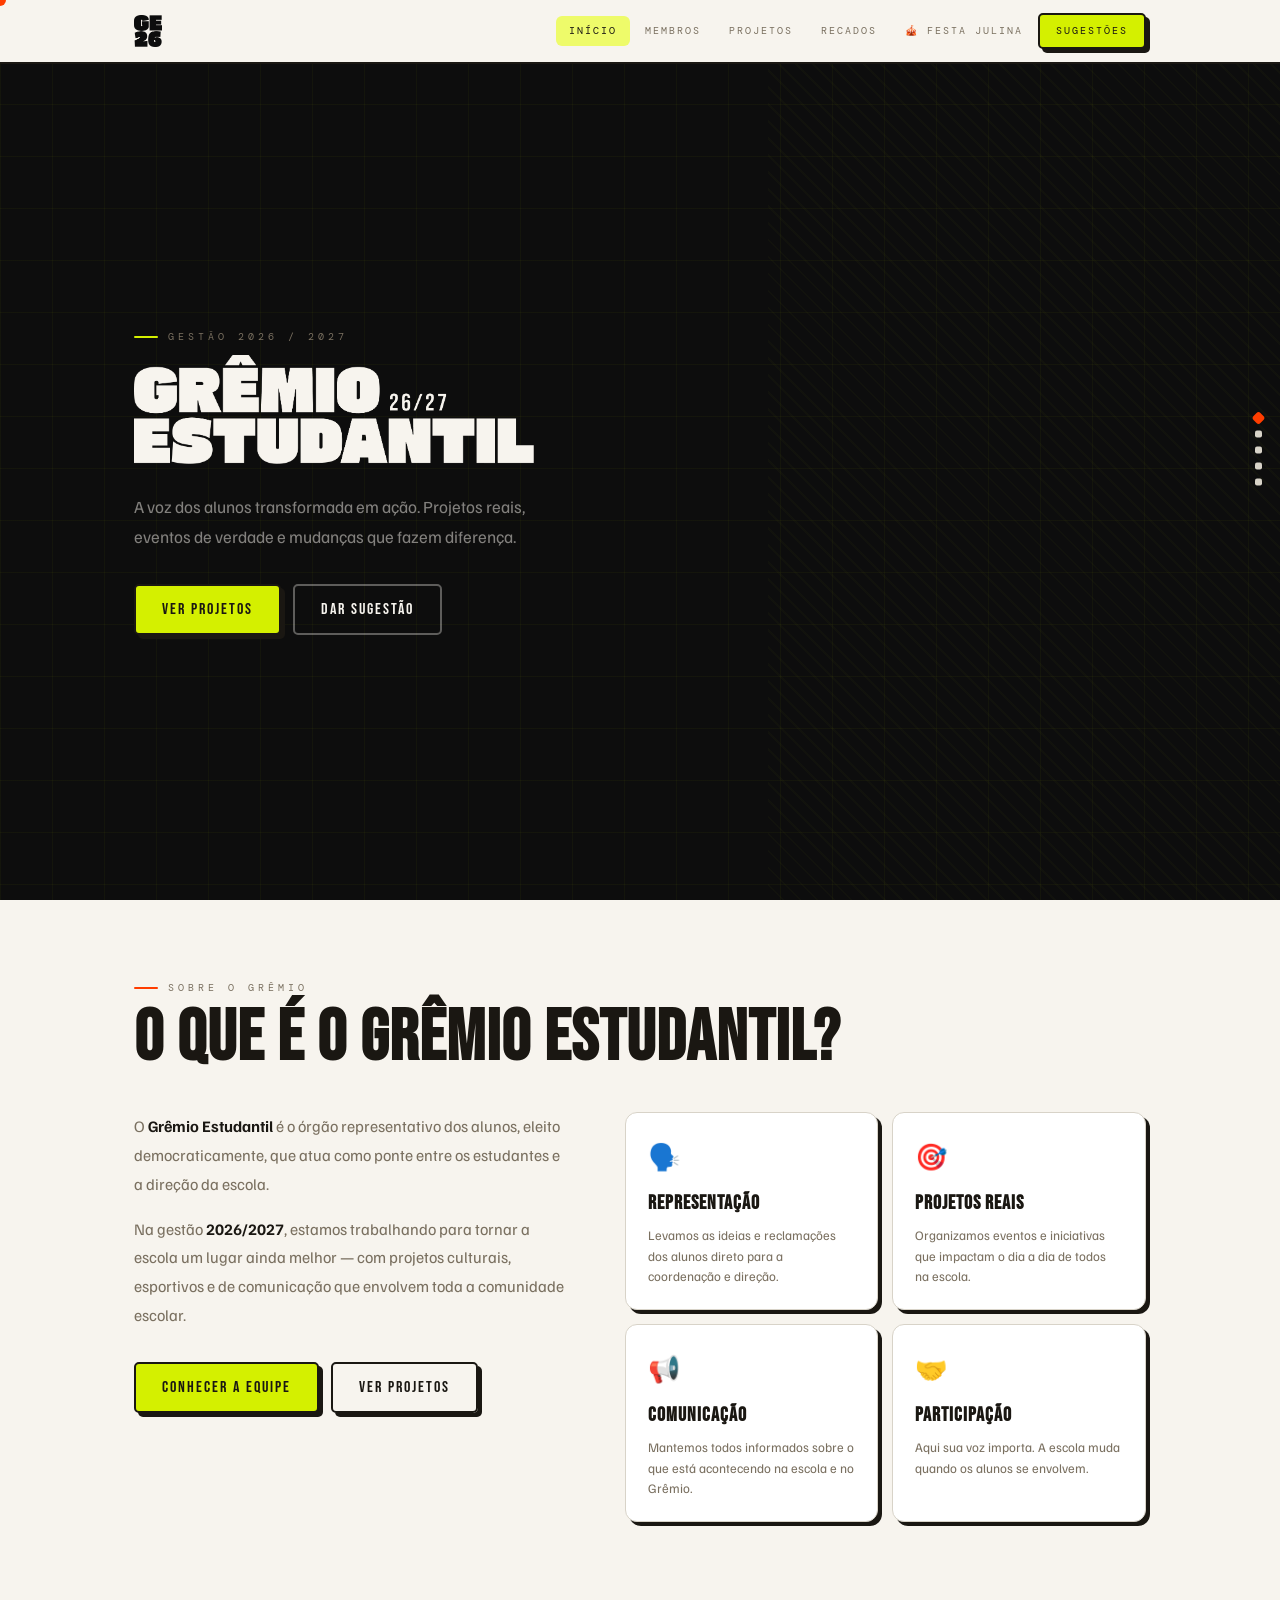
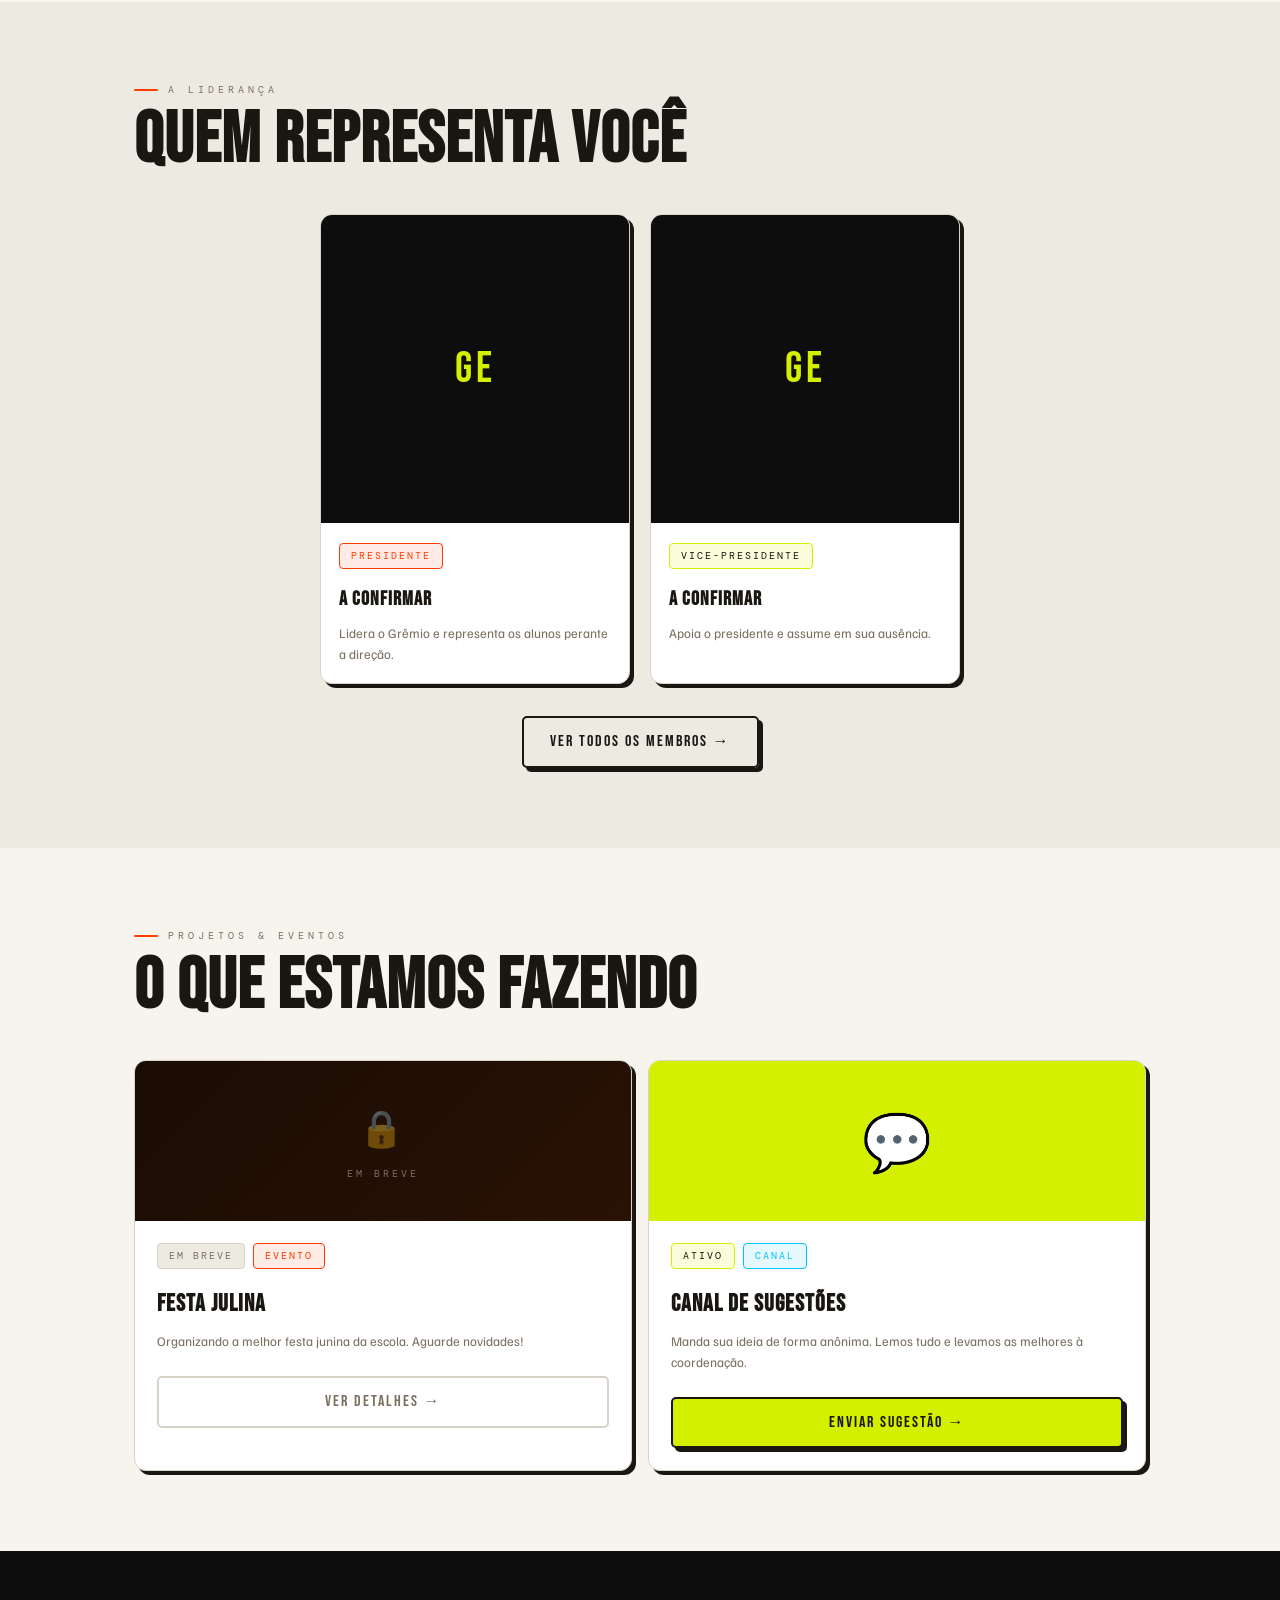
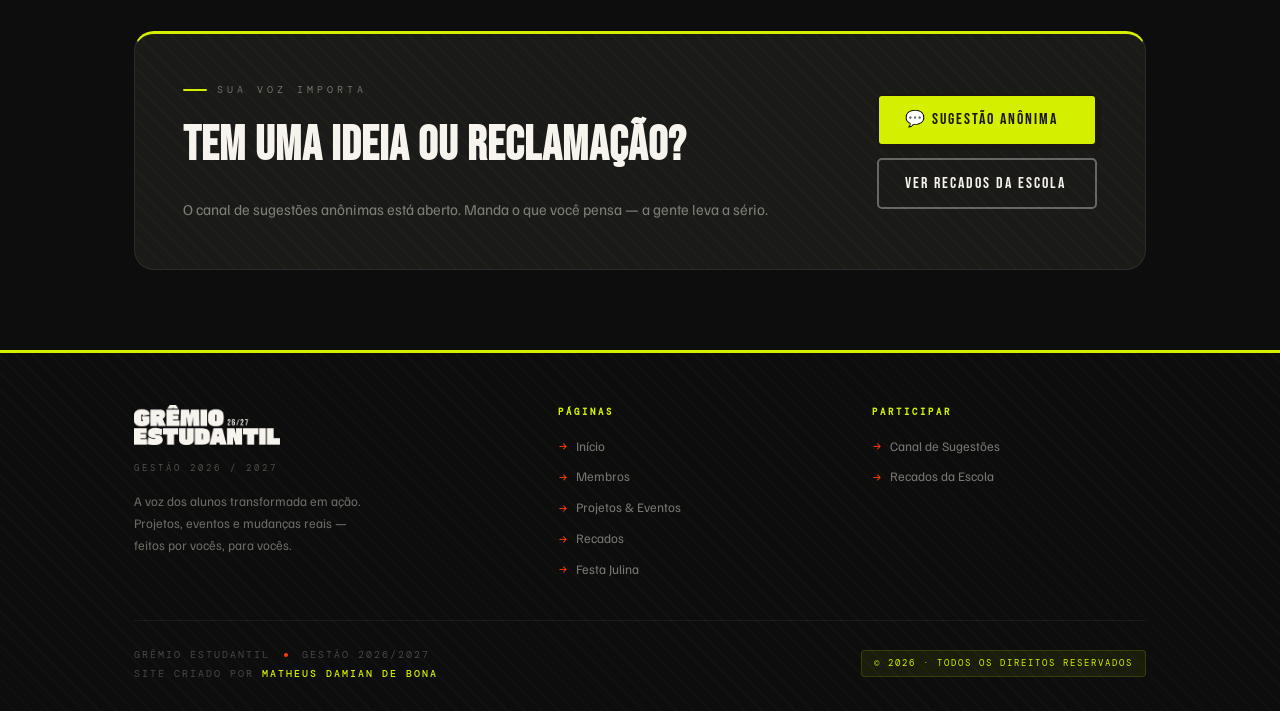
==== commit 5762eb34: "Update index.html" ====
--- a/index.html
+++ b/index.html
@@ -31,15 +31,16 @@
         </div>
       </div>
 
+      <!-- Card principal aperfeiçoado 
       <div class="hero-right rv d2">
-        <!-- Card principal aperfeiçoado -->
+        
         <div class="hero-card-main">
           <img src="images/logo/GE26_midnight.png" alt="GE 26" class="hero-ge-logo"
                onerror="this.style.display='none';this.insertAdjacentHTML('afterend','<div style=\'font-family:Bebas Neue,sans-serif;font-size:72px;color:#1A1712;letter-spacing:4px;line-height:1\'>GE<br>26</div>')">
           <div class="hc-divider"></div>
           <div class="hc-year">Grêmio Estudantil · 2026/27</div>
         </div>
-        <!-- Mini cards -->
+        
         <div class="hero-cards-row">
           <a href="pages/festa-julina.html" class="hero-card-mini">
             <span class="hcm-icon">🎪</span>
@@ -53,7 +54,7 @@
           </a>
         </div>
       </div>
-
+-->
     </div>
   </div>
 </section>
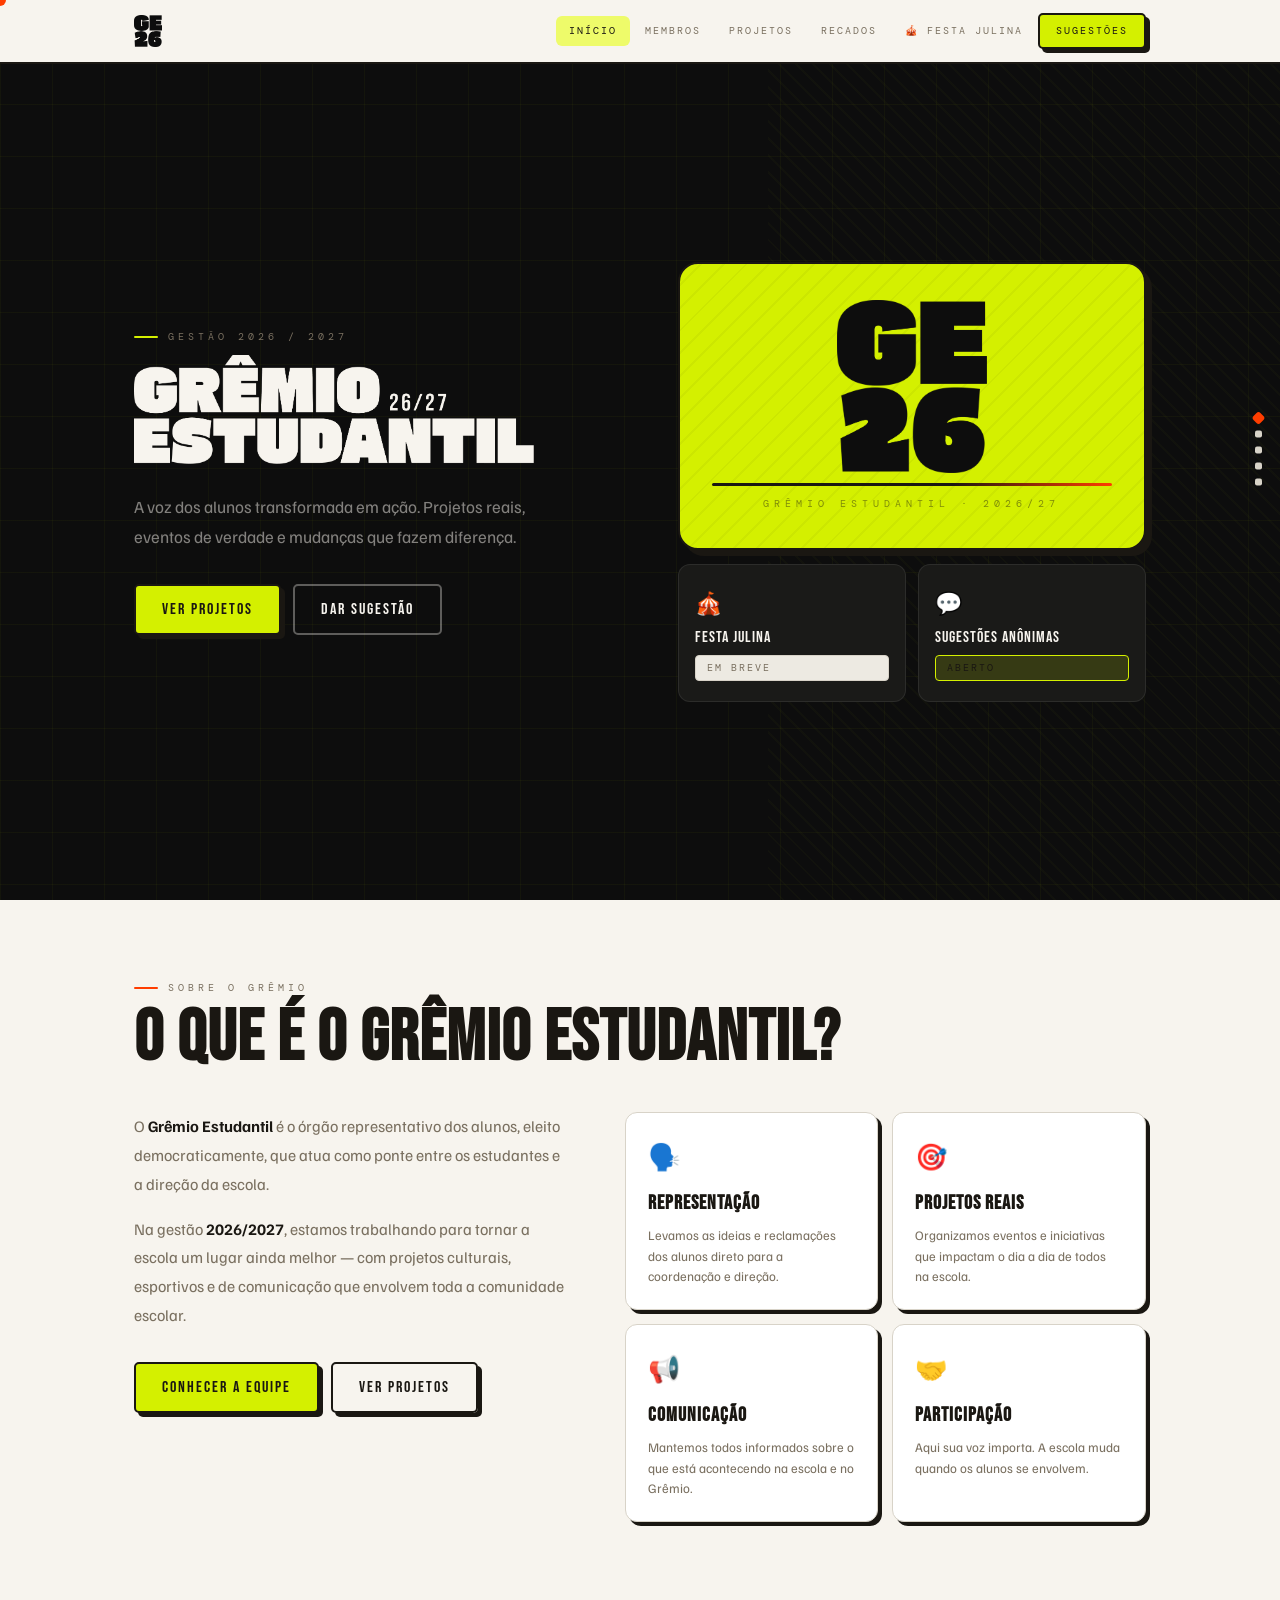
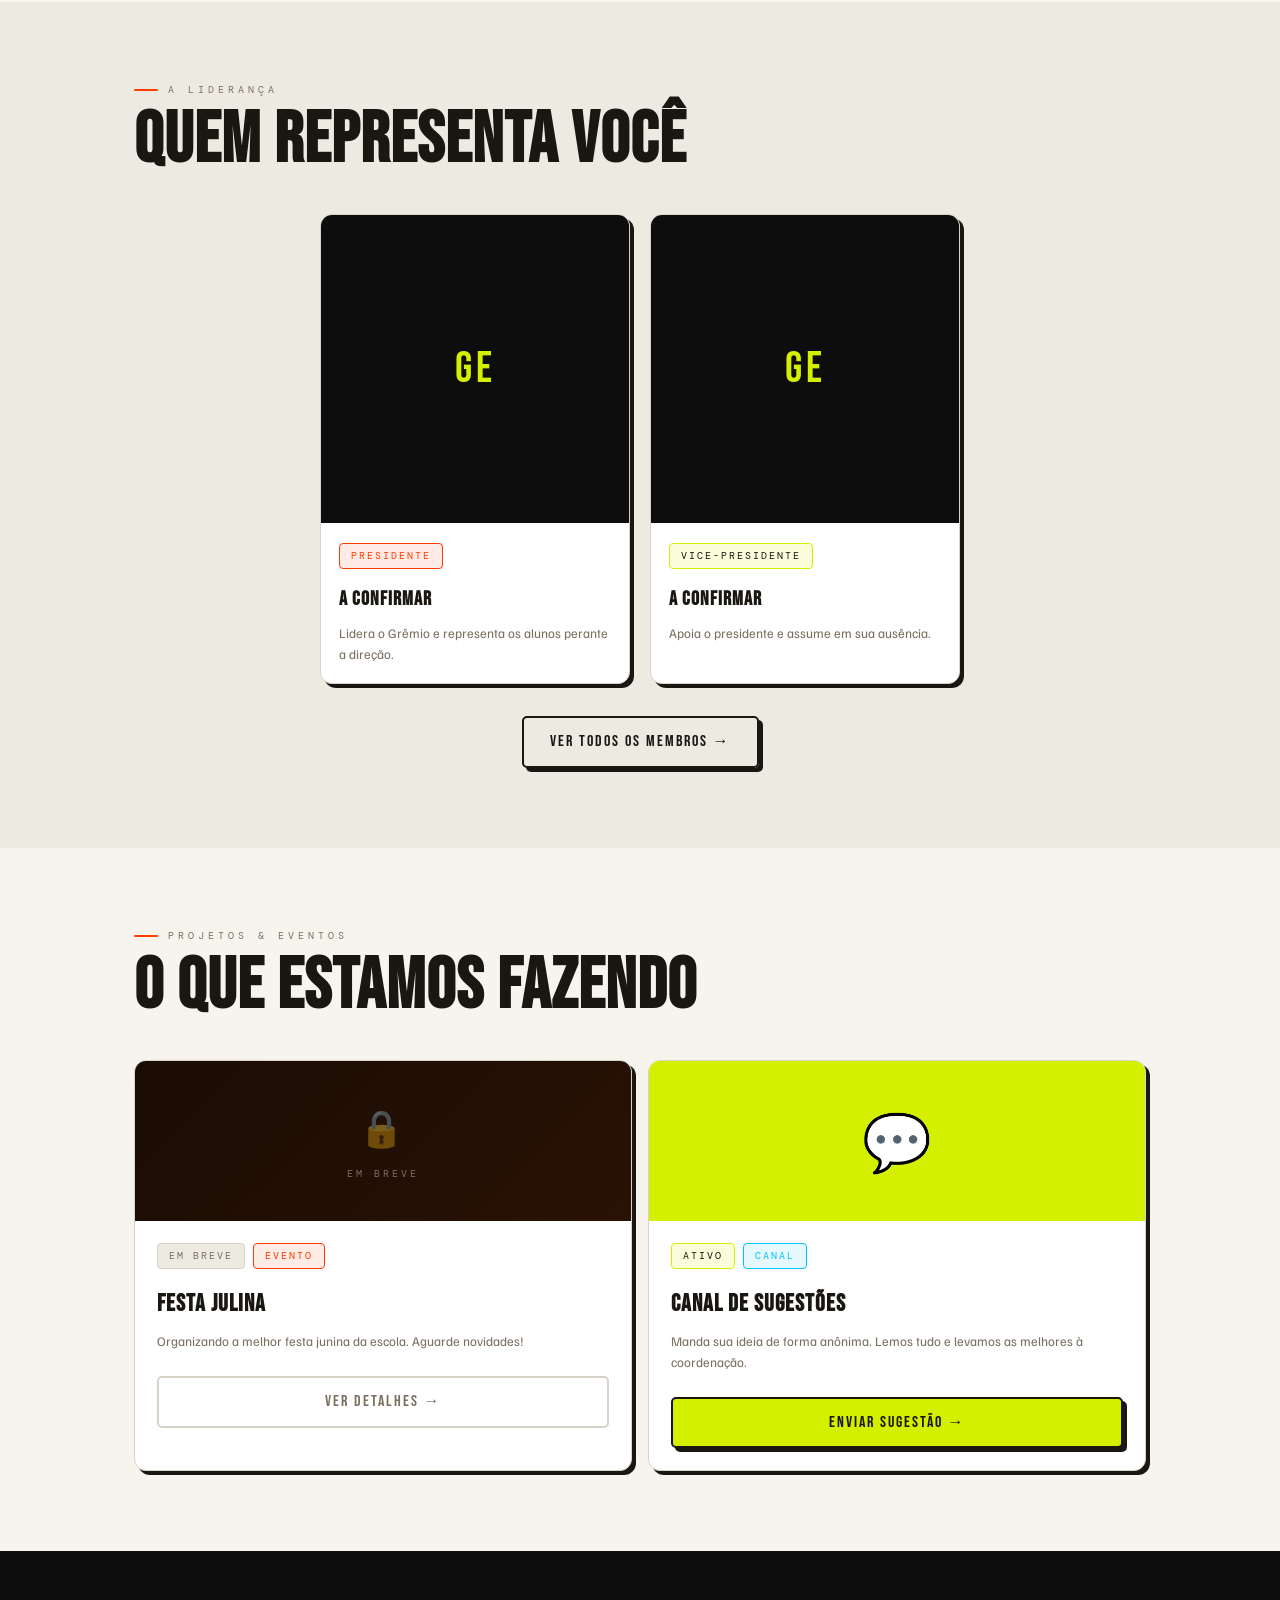
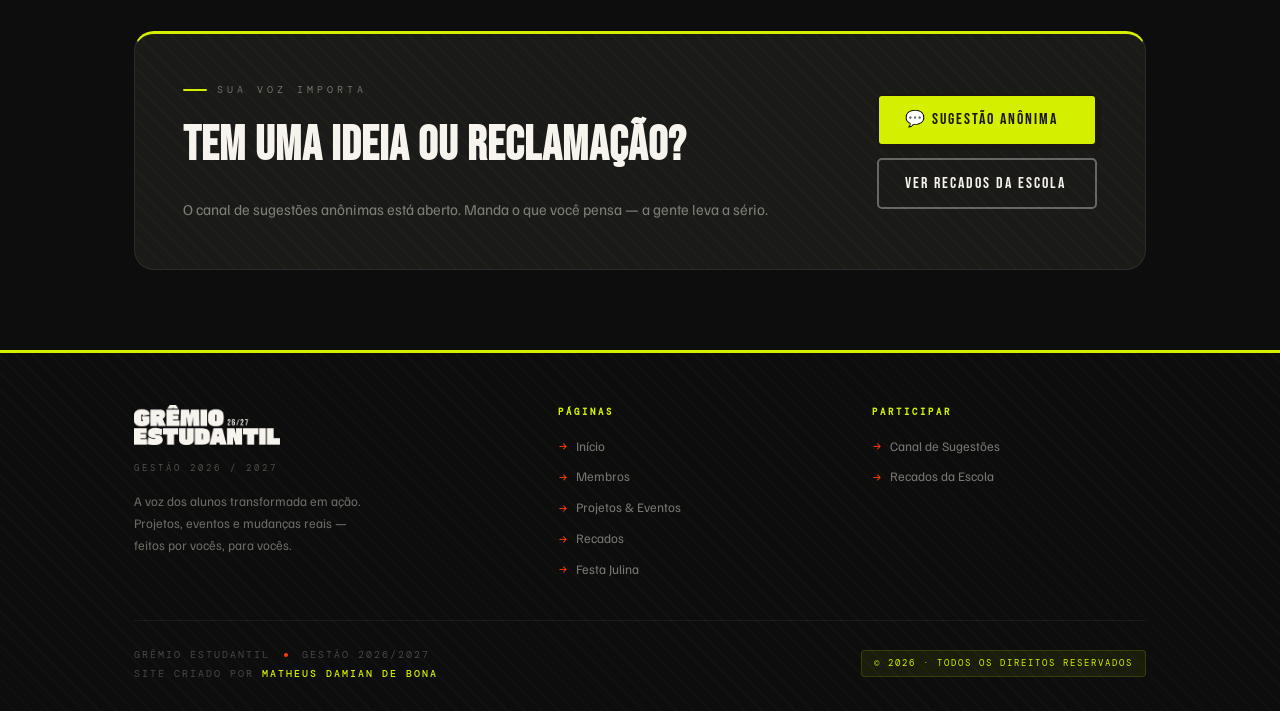
==== commit abc11555: "Update index.html" ====
--- a/index.html
+++ b/index.html
@@ -31,8 +31,9 @@
         </div>
       </div>
 
-      <!-- Card principal aperfeiçoado 
+      
       <div class="hero-right rv d2">
+        <!-- Card principal aperfeiçoado -->
         
         <div class="hero-card-main">
           <img src="images/logo/GE26_midnight.png" alt="GE 26" class="hero-ge-logo"
@@ -54,7 +55,6 @@
           </a>
         </div>
       </div>
--->
     </div>
   </div>
 </section>
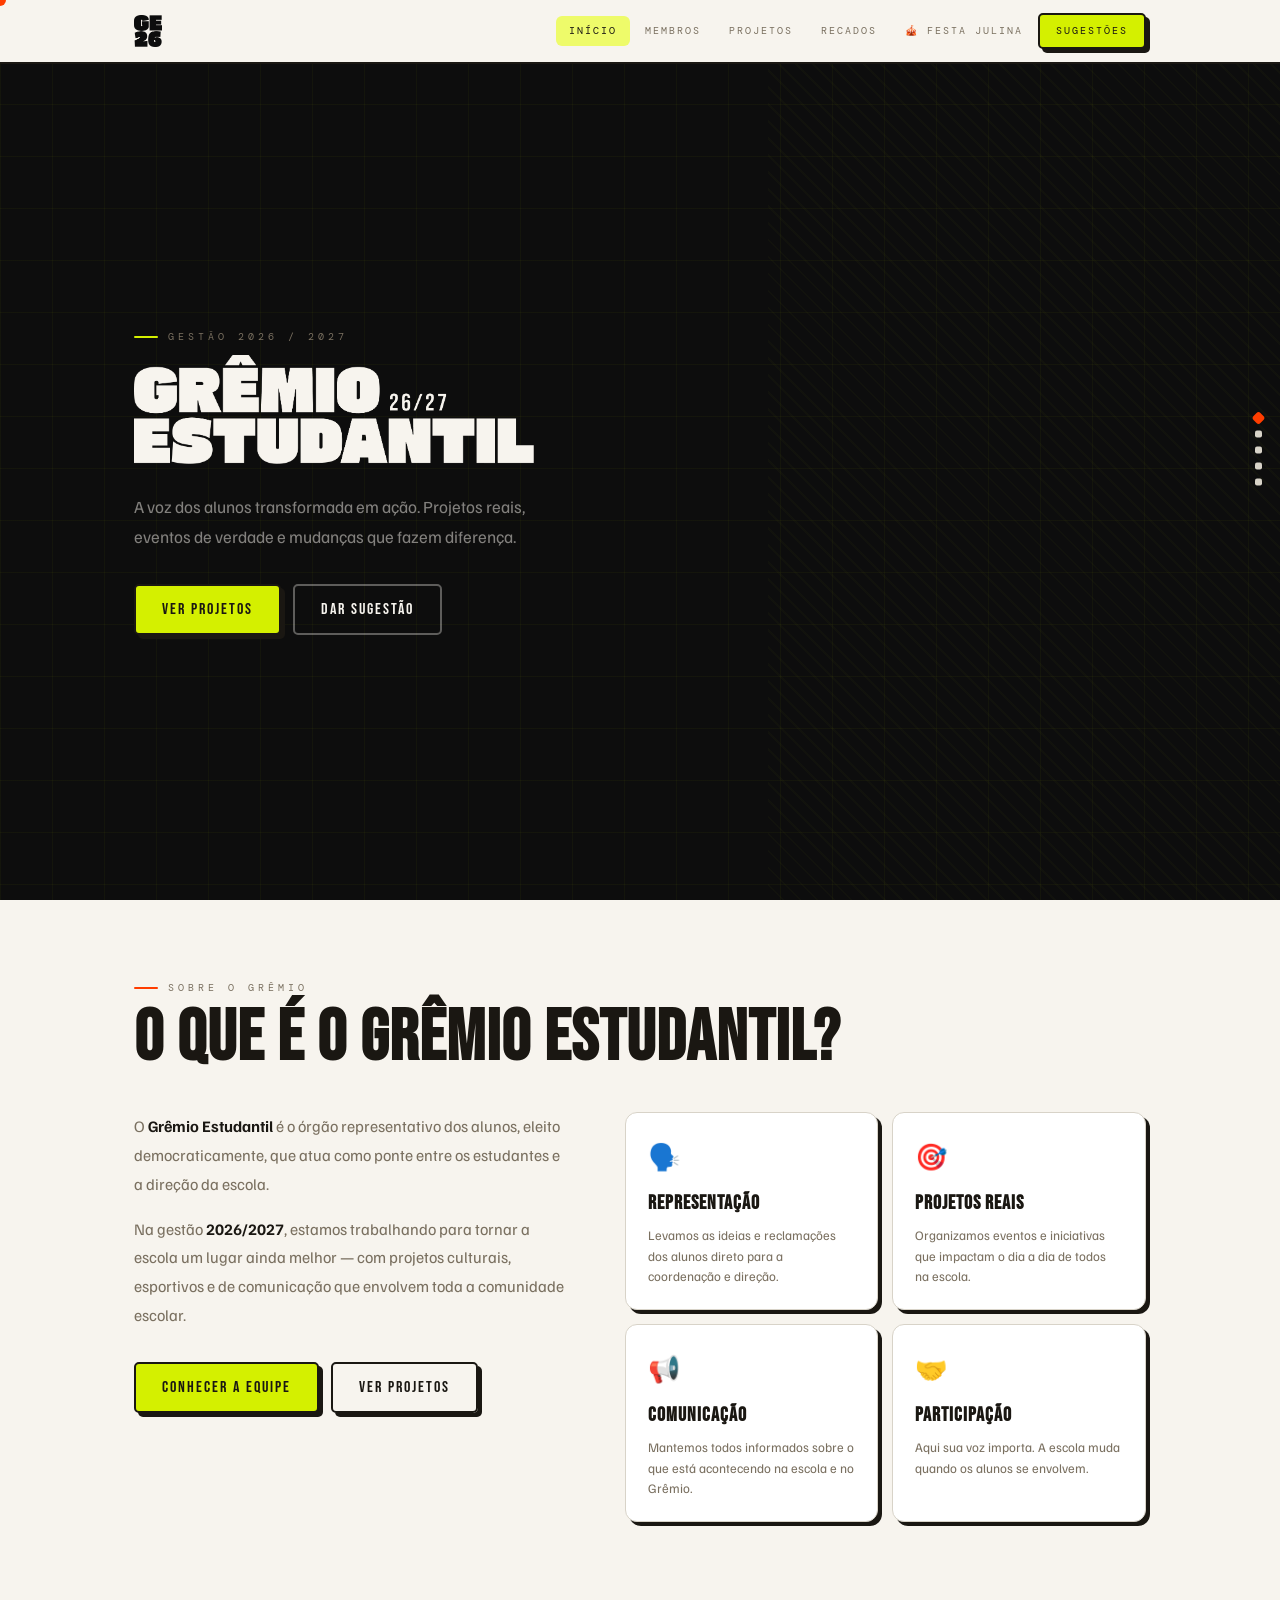
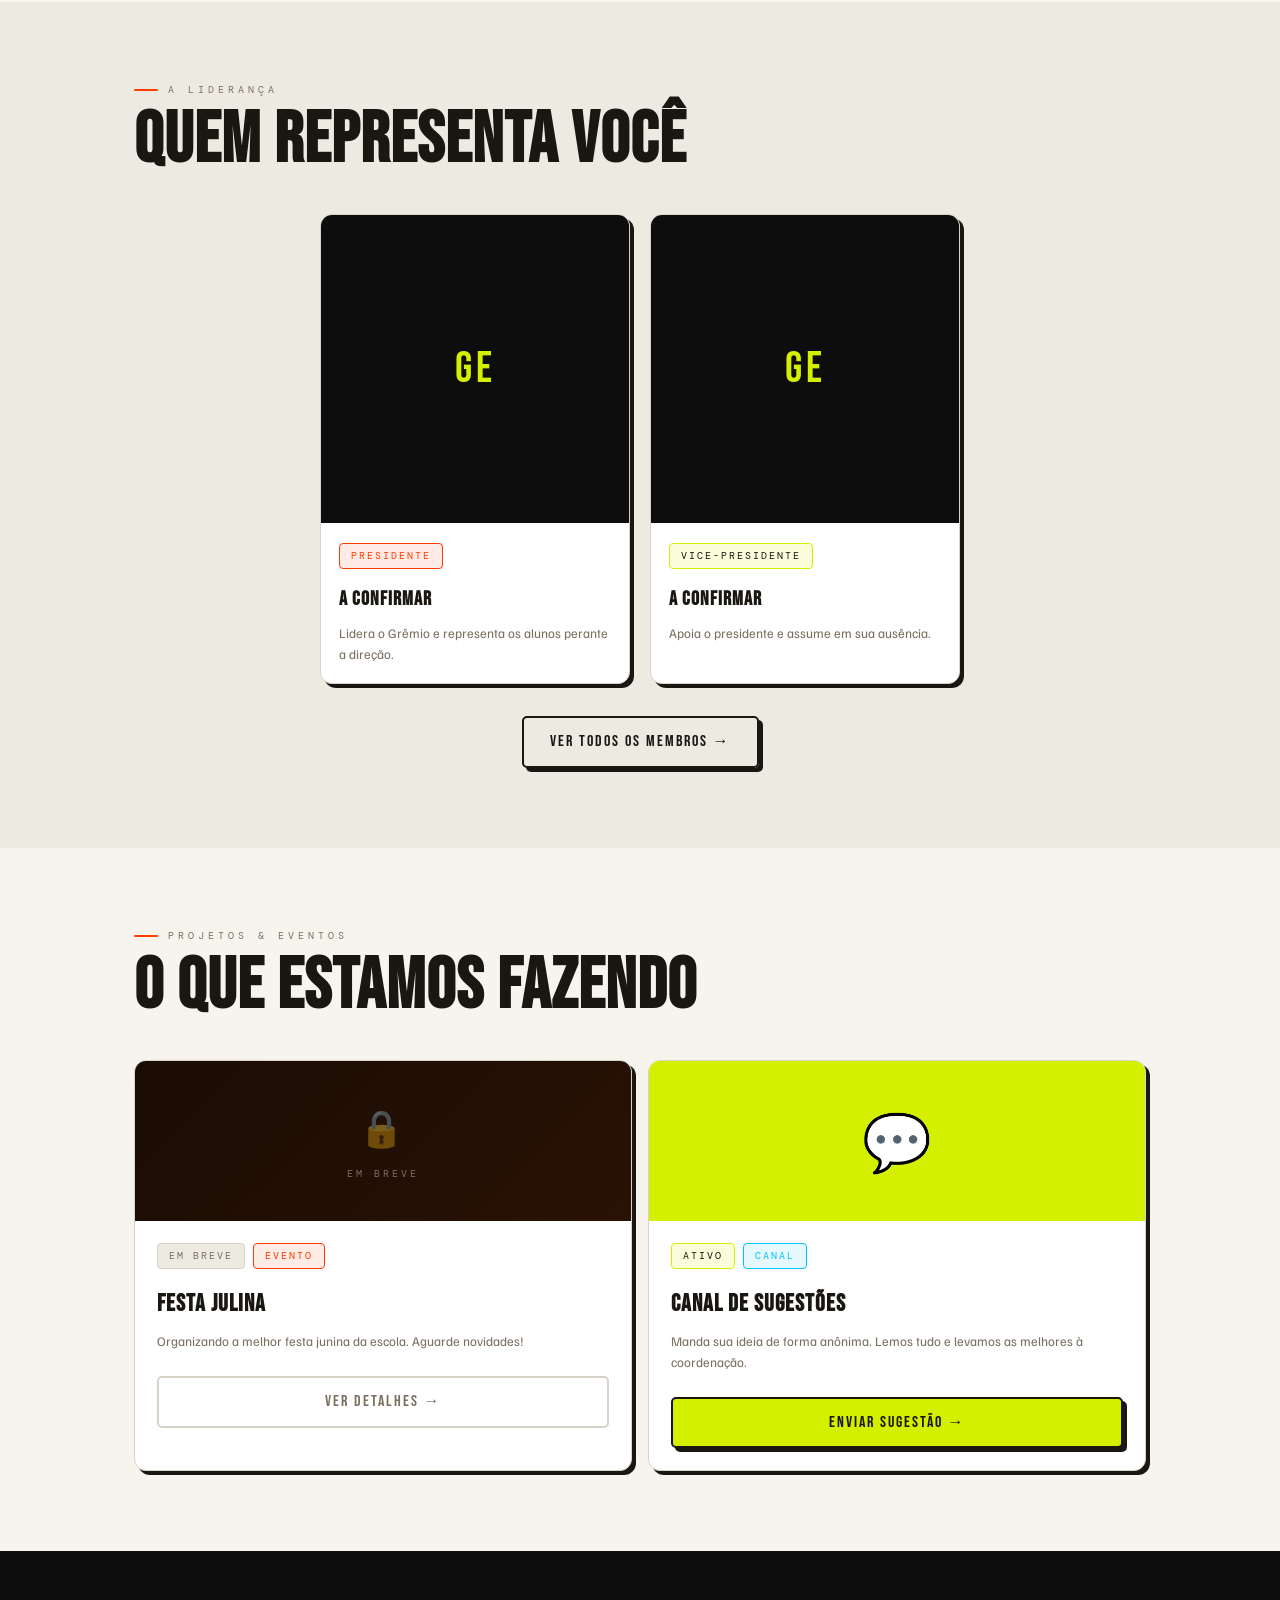
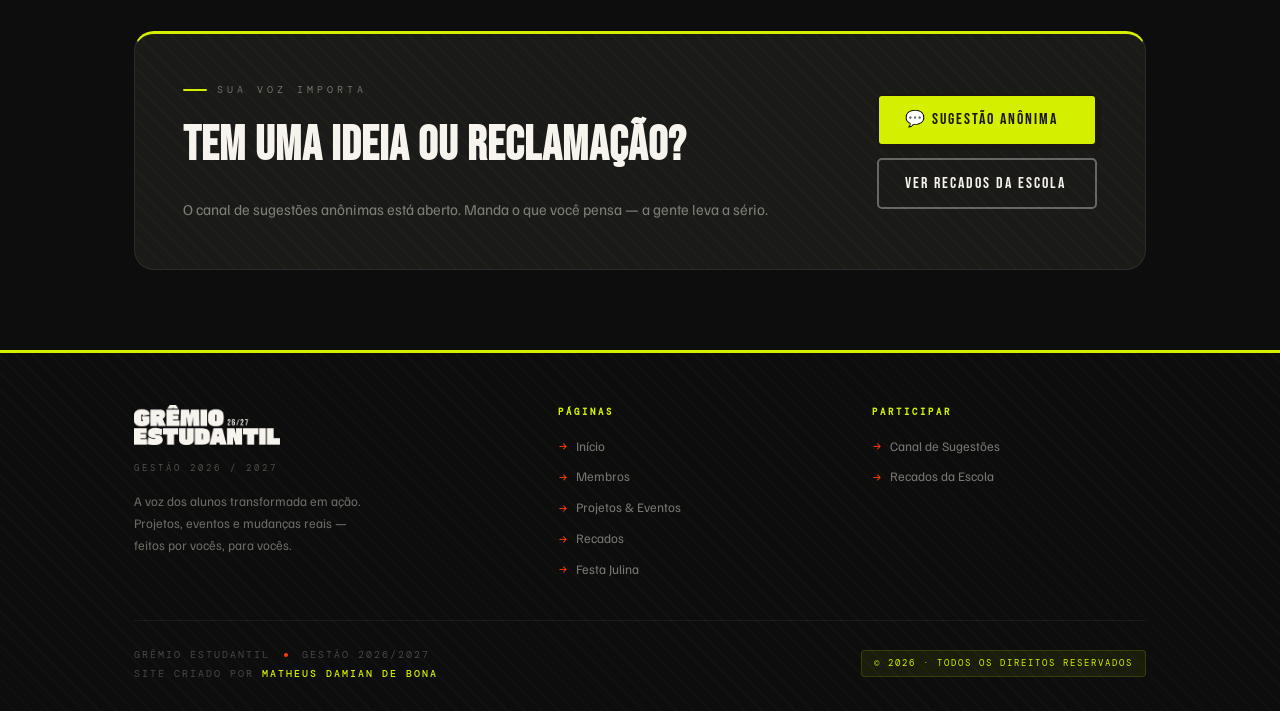
==== commit 98e1d09d: "Remove commented code from index.html" ====
--- a/index.html
+++ b/index.html
@@ -33,8 +33,7 @@
 
       
       <div class="hero-right rv d2">
-        <!-- Card principal aperfeiçoado -->
-        
+        <!-- Card principal aperfeiçoado
         <div class="hero-card-main">
           <img src="images/logo/GE26_midnight.png" alt="GE 26" class="hero-ge-logo"
                onerror="this.style.display='none';this.insertAdjacentHTML('afterend','<div style=\'font-family:Bebas Neue,sans-serif;font-size:72px;color:#1A1712;letter-spacing:4px;line-height:1\'>GE<br>26</div>')">
@@ -55,6 +54,7 @@
           </a>
         </div>
       </div>
+        -->
     </div>
   </div>
 </section>
